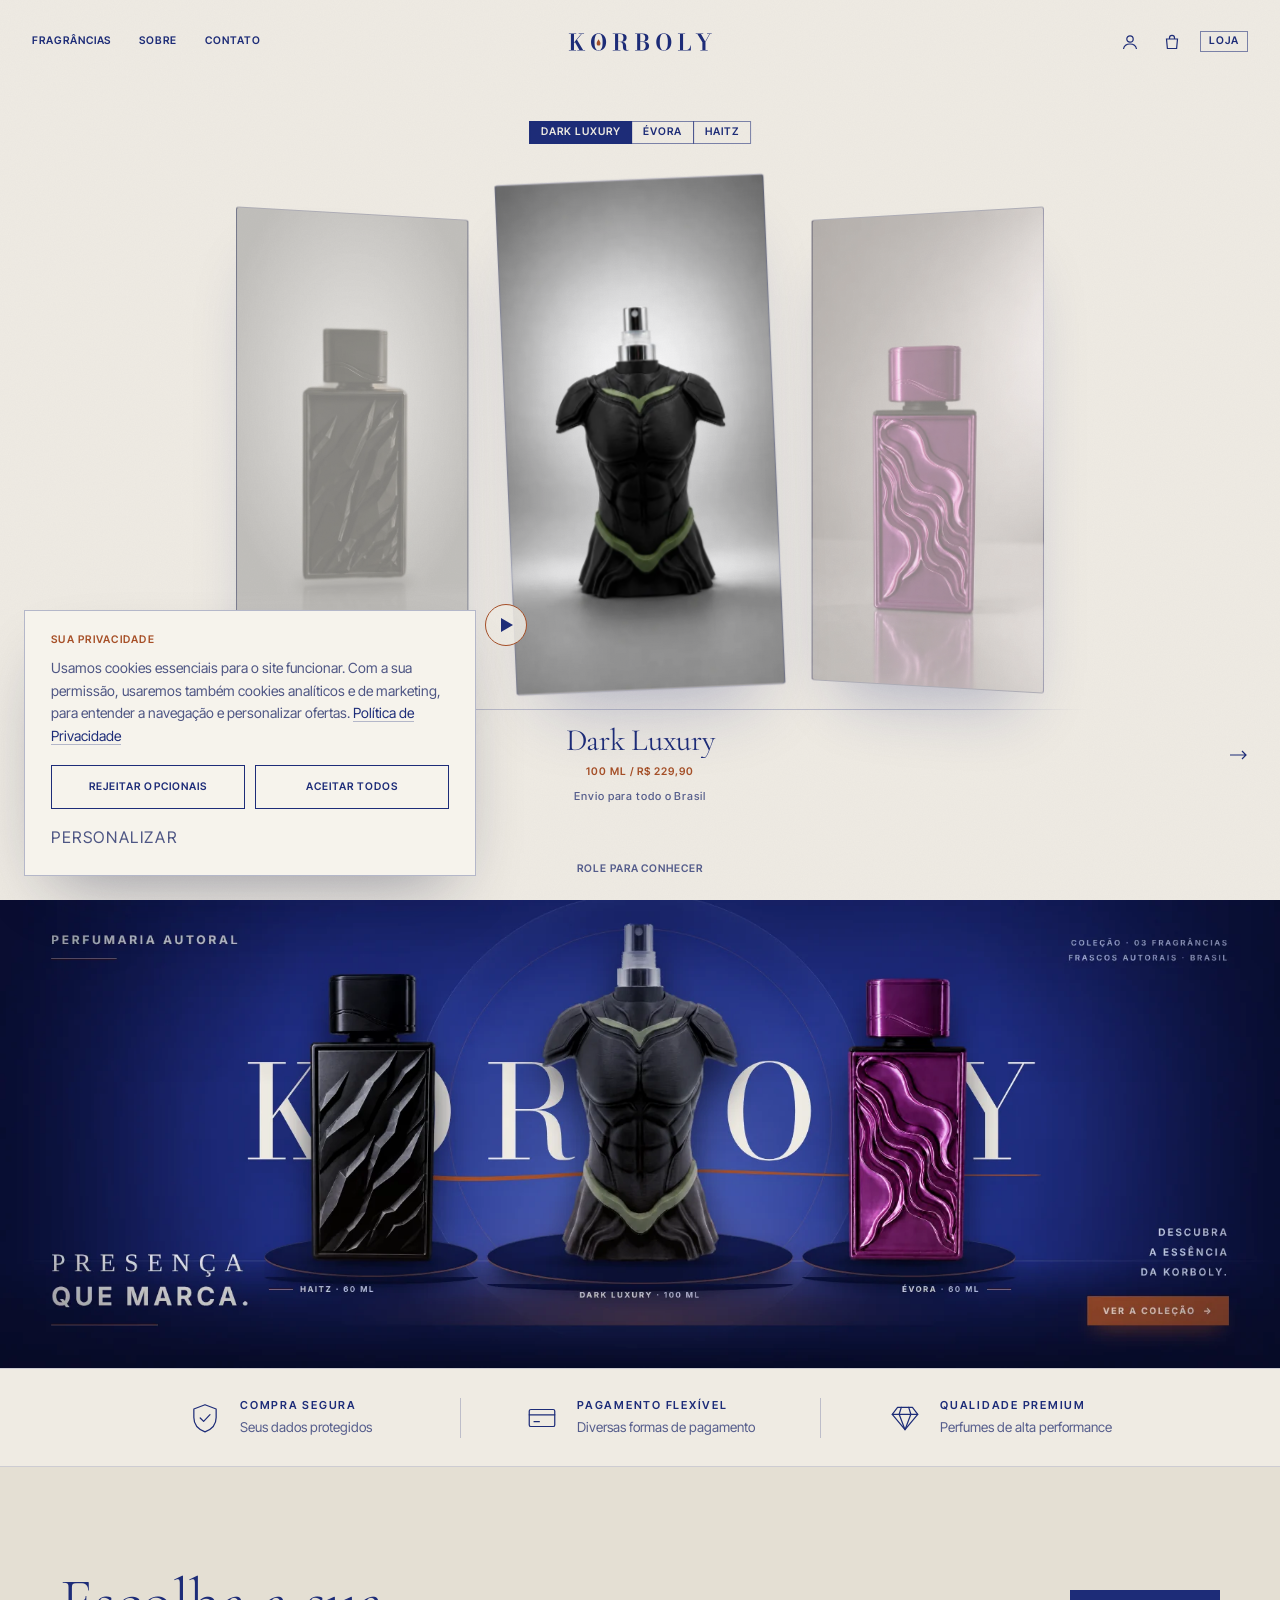
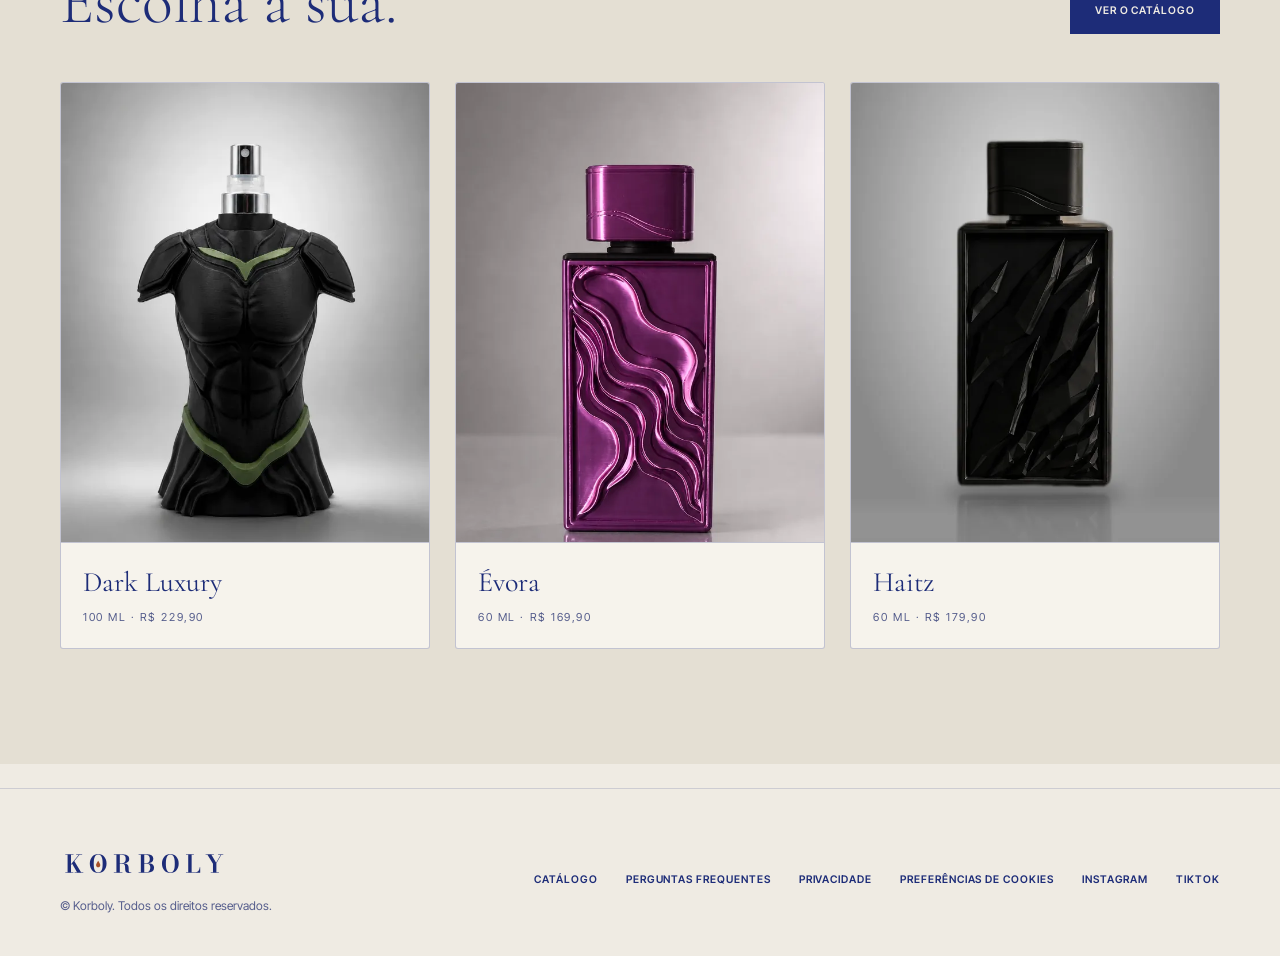
==== index.html @ 3f953827 "atualizacao" ====
<!doctype html>
<html lang="pt-BR">
<head>
<meta charset="utf-8">
<meta name="viewport" content="width=device-width,initial-scale=1,viewport-fit=cover">
<title>Korboly – Perfumaria contemporânea</title>
<meta name="description" content="Korboly: Dark Luxury, Évora e Haitz. Envio para todo o Brasil.">
<meta property="og:type" content="website">
<meta property="og:title" content="Korboly – Perfumaria contemporânea">
<meta property="og:description" content="Dark Luxury, Évora e Haitz. Envio para todo o Brasil.">
<meta property="og:image" content="https://legendadosbrazil-sketch.github.io/korboly.github/img/banner.webp">
<meta property="og:url" content="https://legendadosbrazil-sketch.github.io/korboly.github/">
<meta name="twitter:card" content="summary_large_image">
<link rel="preload" as="image" href="img/dark-luxury.webp">
<meta name="theme-color" content="#EFEBE3">
<link rel="icon" href="favicon.ico" sizes="48x48">
<link rel="icon" href="favicon.svg" type="image/svg+xml">
<link rel="apple-touch-icon" href="apple-touch-icon.png">
<link rel="manifest" href="site.webmanifest">

<link rel="stylesheet" href="https://fonts.googleapis.com/css2?family=Cormorant+Garamond:ital,wght@0,300;0,400;1,400&family=Inter+Tight:wght@500;600&display=swap">
<style>
:root{--paper:#EFEBE3;--sheet:#F6F3EC;--alt:#E4DFD3;--ink:#1D2C78;--muted:#555D8C;--accent:#A64F27;--rule:rgba(29,44,120,.55);--line:rgba(29,44,120,.16);--line2:rgba(29,44,120,.24);--ph:#DDD7C9;--ease:cubic-bezier(.2,.8,.2,1);--H:max(130px,min(62vh,38vw,calc(100svh - 300px)))}
*,*::before,*::after{box-sizing:border-box}
html,body{margin:0;background:var(--paper);color:var(--ink);font-family:"Inter Tight",system-ui,sans-serif;-webkit-font-smoothing:antialiased}
body{overflow-x:hidden;line-height:1.5}
.hero{user-select:none;-webkit-user-select:none}
a{color:inherit;text-decoration:none}
button{font:inherit;color:inherit;background:none;border:0;padding:0;cursor:pointer}
:focus-visible{outline:2px solid var(--accent);outline-offset:3px}

.lbl{font-weight:600;font-size:10.5px;line-height:1;letter-spacing:.09em;text-transform:uppercase}
.box{display:inline-flex;align-items:center;height:21px;padding:0 8px;border:1px solid var(--rule)}
.serif{font-family:"Cormorant Garamond",Georgia,serif;font-weight:400}
.fx{position:fixed}.ab{position:absolute}
/* grain */
.grain{position:fixed;inset:0;z-index:40;pointer-events:none;mix-blend-mode:multiply;opacity:.35;background-image:url("data:image/svg+xml;utf8,<svg xmlns='http://www.w3.org/2000/svg' width='220' height='220'><filter id='n'><feTurbulence type='fractalNoise' baseFrequency='.85' numOctaves='3' stitchTiles='stitch'/><feColorMatrix values='0 0 0 0 .2 0 0 0 0 .22 0 0 0 0 .4 0 0 0 .10 0'/></filter><rect width='100%' height='100%' filter='url(%23n)'/></svg>")}
.glow{position:absolute;inset:0;pointer-events:none;background:none}
/* top bar */
.top{top:0;left:0;right:0;height:84px;border-bottom:1px solid transparent;transition:background .3s,border-color .3s;padding:0 32px;display:grid;grid-template-columns:1fr auto 1fr;align-items:center;z-index:30}
.top.sc,.top.open{background:rgba(239,235,227,.94);border-color:var(--line)}
.tl{display:flex;gap:28px;align-items:center}.tn{display:flex;gap:28px}.tn a:hover{color:var(--accent)}.mb{display:none}
.top>:first-child{justify-self:start}.top>:last-child{justify-self:end}
.logo{display:flex;flex-direction:column;align-items:center;gap:5px;color:var(--ink)}
.logo img{display:block;width:152px;height:auto}
.flog{align-items:flex-start}.flog img{width:168px}
.dl .logo img{width:200px}
.logo b{font-family:"Cormorant Garamond",serif;font-weight:400;font-size:24px;letter-spacing:.34em;padding-left:.34em;line-height:1}
.logo i{font-style:normal;font-weight:600;font-size:8.5px;letter-spacing:.34em;padding-left:.34em;color:var(--muted)}
.acts{display:flex;align-items:center;gap:14px}.cart{position:relative}.cc{position:absolute;top:-3px;right:-6px;min-width:16px;height:16px;padding:0 4px;border-radius:8px;background:var(--accent);color:#fff;font:600 10px/16px "Inter Tight",sans-serif;text-align:center}.cc[hidden]{display:none}@media(max-width:480px){.acts>.box{display:none}.acts{gap:16px}}.acc{display:inline-grid;place-items:center;width:28px;height:28px;color:var(--ink);transition:color .2s}.acc:hover{color:var(--accent)}
/* tabs */
.tabs{left:50%;top:max(96px,calc(50% - var(--Hp)/2 - 86px));transform:translateX(-50%);display:flex;z-index:30}
.tabs .t{position:relative;z-index:1;height:23px;padding:0 11px;border:1px solid var(--rule);margin-left:-1px;white-space:nowrap;display:flex;align-items:center;transition:color .45s var(--ease)}
.tabs .t:first-of-type{margin-left:0}
.tabs .t.on{color:var(--paper)}
.ind{position:absolute;left:0;top:0;height:23px;background:var(--ink);z-index:0;transition:width .6s var(--ease),transform .6s var(--ease)}
/* shelf */
.shelf{left:0;right:0;top:calc(50% - var(--Hp)/2 - 40px);height:calc(var(--Hp) + 80px);perspective:2200px;perspective-origin:50% 50%;touch-action:pan-y;z-index:10}
.stage{position:absolute;left:50%;top:50%;width:0;height:0;transform-style:preserve-3d}
.tape{position:absolute;left:0;top:0;width:0;height:0;transform-style:preserve-3d;will-change:transform}
.pl{position:absolute;left:calc(var(--d)/-2);top:calc(var(--Hp)/-2);width:var(--d);height:var(--Hp);background:var(--ph) center/cover no-repeat;border:1px solid var(--line2);border-radius:3px;overflow:hidden;box-shadow:0 40px 70px -30px rgba(29,44,120,.3);display:flex;align-items:flex-end;padding:14px;color:var(--muted);font-size:11px;line-height:1.4;backface-visibility:hidden;-webkit-backface-visibility:hidden}
.pl::after{content:"";position:absolute;inset:0;background:var(--paper);opacity:var(--shade,0);pointer-events:none}
.flr{left:50%;top:calc(50% + var(--Hp)/2 + 16px);width:min(86vw,900px);height:1px;transform:translateX(-50%);background:linear-gradient(90deg,transparent,var(--line2) 20%,var(--line2) 80%,transparent);z-index:5;pointer-events:none}
/* play ring */
.play{width:42px;height:42px;border-radius:50%;border:1px solid var(--accent);background:rgba(239,235,227,.85);display:grid;place-items:center;z-index:35;transform:scale(0);margin:-21px 0 0 -21px}
.play::before{content:"";border-left:12px solid var(--ink);border-top:7px solid transparent;border-bottom:7px solid transparent;margin-left:3px}
/* caption */
.cap{left:50%;top:calc(50% + var(--Hp)/2 + 30px);transform:translateX(-50%);display:flex;flex-direction:column;align-items:center;gap:9px;pointer-events:none;z-index:20}
.ln{position:relative;overflow:hidden;width:min(92vw,760px);text-align:center}
.ln span{display:block;white-space:nowrap}
.ln span+span,.ln.sw span{position:absolute;left:0;right:0;top:0}
.c1{font-family:"Cormorant Garamond",serif;font-size:31px;line-height:1.12;letter-spacing:-.01em;height:35px}
.c2{height:12px;color:var(--accent)}
.c3{height:14px;font-weight:500;font-size:11px;letter-spacing:.08em;color:var(--muted)}
.arr{top:calc(50% + var(--Hp)/2 + 40px);width:44px;height:44px;display:grid;place-items:center;z-index:30}
.arr.l{left:20px}.arr.r{right:20px}
.foot{left:32px;right:32px;bottom:26px;display:flex;justify-content:space-between;z-index:30}
.foot a:hover{color:var(--accent)}
/* cursor */
.cur{position:fixed;left:0;top:0;width:58px;height:58px;margin:-29px 0 0 -29px;z-index:100;pointer-events:none;display:none}

.cur .ring{position:absolute;inset:0;border:1.5px solid var(--ink);border-radius:50%;transition:transform .5s var(--ease),background-color .4s var(--ease),border-color .4s var(--ease)}
.cur .dot{position:absolute;left:50%;top:50%;width:6px;height:6px;margin:-3px;border-radius:50%;background:var(--ink);transition:transform .4s var(--ease)}
.cur .tx{position:absolute;inset:0;display:grid;place-items:center;text-align:center;font-weight:600;font-size:10px;line-height:1.25;letter-spacing:.1em;color:var(--paper);transform:scale(0);transition:transform .45s var(--ease)}
.cur.spine .ring{transform:scale(.72)}
.cur.btn .ring{transform:scale(.55)}.cur.btn .dot{transform:scale(0)}
.cur.open .ring{transform:scale(1.75);background:var(--ink)}.cur.open .dot{transform:scale(0)}.cur.open .tx{transform:scale(1)}
/* detail */
.detail{position:fixed;inset:0;z-index:60;background:var(--sheet);visibility:hidden;display:grid;grid-template-columns:1fr 1fr;gap:4vw;padding:110px 6vw 56px 7vw;overflow:hidden}
.detail .cls{position:absolute;left:32px;top:31px;z-index:5}
.detail .dl{position:absolute;left:0;right:0;top:0;height:84px;display:flex;align-items:center;justify-content:center}
.dl{pointer-events:none}.dl .logo{pointer-events:none}
.dtx{align-self:center;max-width:520px;display:flex;flex-direction:column;gap:18px}
.m{overflow:hidden;padding-bottom:4px}.m>*{display:block;will-change:transform}
.d1{color:var(--accent)}
.d2{font-family:"Cormorant Garamond",serif;font-weight:300;font-size:clamp(44px,5.4vw,84px);line-height:1;letter-spacing:-.025em}
.d3{color:var(--muted)}
.d4{font-family:"Cormorant Garamond",serif;font-size:19px;line-height:1.5;max-width:42ch;color:var(--ink)}
.d5{font-family:"Cormorant Garamond",serif;font-style:italic;font-size:16px;color:var(--muted)}
.buy{display:inline-flex;align-items:center;height:44px;padding:0 20px;border:1px solid var(--ink);background:var(--ink);color:var(--paper);margin-top:10px;transition:background .25s,color .25s}
.buy:hover{background:var(--accent);border-color:var(--accent)}
.pst{align-self:center;justify-self:center;height:min(100%,78vh);aspect-ratio:474/900}
.pst svg{width:100%;height:100%;display:block}
@media(max-width:767px){
:root{--H:min(60vw,40svh)}
.top{height:64px;padding:0 16px}.logo img{width:116px}.logo i{font-size:7px}
.top .lbl{font-size:9px}
.tabs{top:max(74px,calc(50% - var(--Hp)/2 - 70px))}.tabs .t{padding:0 7px;font-size:9px}
.c1{font-size:24px;height:28px}
.arr.l{left:6px}.arr.r{right:6px}
.foot{left:16px;right:16px;bottom:18px}.foot .lbl{font-size:9px}
.detail{grid-template-columns:1fr;padding:84px 22px 40px;gap:24px;overflow-y:auto}
.detail .dl{height:64px}.detail .cls{left:16px;top:21px}
.pst{order:-1;height:46svh;width:auto}
.d2{font-size:42px}.d4{font-size:17px}
}

.hero{position:relative;height:100svh;min-height:520px;overflow:hidden}
@media(max-height:640px){.scue{display:none}}
.scue{left:50%;bottom:26px;transform:translateX(-50%);color:var(--muted);z-index:30}
.bar{border-top:1px solid var(--line);border-bottom:1px solid var(--line);padding:22px 0}
.w{max-width:1240px;margin:0 auto;padding:0 clamp(20px,4vw,40px)}
.bar .w{display:flex;justify-content:space-between;gap:12px 32px;flex-wrap:wrap}
.bar .lbl{color:var(--muted)}
.sec{padding:clamp(72px,10vw,128px) 0;border-top:1px solid var(--line)}
.k{font-size:11px;letter-spacing:.22em;text-transform:uppercase;color:var(--muted);margin:0 0 20px;font-weight:600}
.h2{font-family:"Cormorant Garamond",serif;font-weight:300;font-size:clamp(38px,5vw,64px);line-height:1.05;margin:0 0 56px}
.mu{color:var(--muted);font-size:15px;line-height:1.65;margin:0}
.fr{display:flex;gap:clamp(32px,7vw,110px);align-items:center;margin-bottom:clamp(72px,9vw,120px)}
.fr:last-child{margin-bottom:0}.fr:nth-child(even){flex-direction:row-reverse}
.fph{flex:0 0 min(42%,440px);aspect-ratio:474/700;background:var(--ph) center/cover no-repeat;border:1px solid var(--line2);border-radius:3px;display:flex;align-items:flex-end;padding:18px;color:var(--muted);font-size:12px}
.fi{flex:1}
.fi h3{font-family:"Cormorant Garamond",serif;font-weight:300;font-size:clamp(40px,5vw,68px);line-height:1;margin:0 0 14px}
.pr{font-size:20px;margin:0 0 24px}
.fi .mu{max-width:420px;margin-bottom:10px}
.cta{display:inline-flex;align-items:center;height:44px;padding:0 24px;border:1px solid var(--ink);background:var(--ink);color:var(--paper);margin-top:22px;transition:background .25s,color .25s}
.cta:hover{background:var(--accent);border-color:var(--accent)}
.cn{display:flex;gap:clamp(32px,6vw,96px);align-items:center;flex-wrap:wrap}
.cn>*{flex:1 1 380px}
.cph{height:clamp(340px,46vw,580px);background:var(--ph) center/cover no-repeat;border:1px solid var(--line2);border-radius:3px}
.q{font-family:"Cormorant Garamond",serif;font-weight:300;font-size:clamp(34px,4.2vw,54px);line-height:1.1;margin:0}
.g3{display:grid;grid-template-columns:repeat(auto-fit,minmax(230px,1fr));gap:48px}
.g3>div{border-top:1px solid var(--line2);padding-top:24px}
.g3 h3{font-family:"Cormorant Garamond",serif;font-weight:400;font-size:30px;margin:0 0 12px}
.g3 .n{font-size:11px;letter-spacing:.2em;color:var(--muted);margin:0 0 12px;font-weight:600}
.tw{overflow-x:auto;margin-top:72px}
table{width:100%;border-collapse:collapse;min-width:480px;font-size:15px}
caption{text-align:left;padding-bottom:16px}
th,td{text-align:left;padding:18px 12px 18px 0;border-top:1px solid var(--line2)}
th{font-weight:600;color:var(--muted);font-size:11px;letter-spacing:.18em;text-transform:uppercase}
details{border-top:1px solid var(--line2)}details:last-child{border-bottom:1px solid var(--line2)}
summary{list-style:none;cursor:pointer;display:flex;justify-content:space-between;gap:24px;padding:24px 0;font-size:17px}
summary::-webkit-details-marker{display:none}
summary::after{content:"+";color:var(--muted);font-size:22px;line-height:1;transition:transform .3s}
details[open] summary::after{transform:rotate(45deg)}
details .mu{padding:0 0 24px;max-width:620px}
details .mu a,.ul{border-bottom:1px solid var(--muted)}
.fin{text-align:center;padding:clamp(96px,14vw,176px) 0}
.fin h2{font-family:"Cormorant Garamond",serif;font-weight:300;font-size:clamp(48px,7vw,92px);line-height:1;margin:0 0 48px}
.pgf{border-top:1px solid var(--line);padding:56px 0 40px}
.pgf .w{display:flex;justify-content:space-between;gap:32px;flex-wrap:wrap;align-items:center}
.fl{display:flex;gap:14px 28px;flex-wrap:wrap;align-items:center}.fl a:hover,.fl button:hover{color:var(--accent)}.fl button{font:inherit;letter-spacing:inherit;text-transform:inherit;color:inherit;background:none;border:0;padding:0;cursor:pointer}
.js .rv{opacity:0;transform:translateY(30px);transition:opacity 1s var(--ease),transform 1.1s var(--ease)}
.js .rv.in{opacity:1;transform:none}
@media(max-width:767px){
.tn{display:none}.mb{display:inline-flex;cursor:pointer}
.top.open .tn{display:flex;position:absolute;top:100%;left:0;right:0;flex-direction:column;gap:0;background:var(--paper);padding:8px 16px 20px;border-bottom:1px solid var(--line)}
.top.open .tn a{padding:16px 0;border-bottom:1px solid var(--line)}
.top .tl .lbl{font-size:9px}
.top>:last-child{display:flex}.top .lbl.rt{display:none}
.fr,.fr:nth-child(even){flex-direction:column;align-items:stretch}.fph{flex:none;width:100%;aspect-ratio:474/620}
.scue{bottom:14px}
}
@media(prefers-reduced-motion:reduce){.js .rv{opacity:1;transform:none;transition:none}}
.pb{padding:0}.pbl{display:block}.pbl img{display:block;width:100%;height:auto}
.bf{background:var(--paper);border-top:1px solid var(--line);border-bottom:1px solid var(--line)}
.bfl{list-style:none;margin:0 auto;padding:0;display:grid;grid-template-columns:repeat(3,1fr);max-width:1080px}
.bfi{display:flex;align-items:center;justify-content:center;gap:18px;padding:30px clamp(12px,2.5vw,32px);position:relative}
.bfi+.bfi::before{content:"";position:absolute;left:0;top:50%;height:40px;margin-top:-20px;width:1px;background:var(--line2)}
.bfc{flex:none;width:34px;height:34px;fill:none;stroke:var(--ink);stroke-width:1.15;stroke-linecap:round;stroke-linejoin:round;transition:stroke .4s,transform .6s var(--ease)}
.bfi:hover .bfc{stroke:var(--accent);transform:translateY(-2px)}
.bfi strong{display:block;font:600 11px/1.2 "Inter Tight",system-ui,sans-serif;letter-spacing:.16em;text-transform:uppercase;color:var(--ink)}
.bfi span{display:block;margin-top:6px;font-size:13.5px;line-height:1.35;color:var(--muted)}
@media(max-width:860px){.bfi{flex-direction:column;text-align:center;gap:12px;padding:26px 10px}.bfi strong{font-size:10px;letter-spacing:.12em}.bfi span{font-size:12.5px}.bfc{width:30px;height:30px}}
@media(max-width:520px){.bfl{grid-template-columns:1fr}.bfi{flex-direction:row;justify-content:flex-start;text-align:left;gap:16px;padding:18px 4px}.bfi+.bfi::before{left:0;right:0;top:0;width:auto;height:1px;margin:0}.bfi strong{font-size:10.5px}}
.pr{padding:clamp(56px,8vw,104px) 0 clamp(64px,9vw,120px);background:var(--alt)}
.prh{display:flex;justify-content:space-between;align-items:flex-end;gap:20px 32px;flex-wrap:wrap;margin-bottom:clamp(28px,4vw,48px)}
.prh h2{font-family:"Cormorant Garamond",serif;font-weight:300;font-size:clamp(40px,5vw,68px);line-height:1;margin:0}
.prg{display:grid;grid-template-columns:repeat(3,1fr);gap:clamp(12px,2vw,28px)}
.pc{display:block;border:1px solid var(--line2);border-radius:3px;overflow:hidden;background:var(--sheet);transition:border-color .5s,transform .6s cubic-bezier(.2,.7,.2,1)}
.pc:hover{border-color:var(--accent);transform:translateY(-4px)}
.pci{aspect-ratio:4/5;overflow:hidden}
.pci img{width:100%;height:100%;object-fit:cover;object-position:50% 52%;display:block;transition:transform 1.2s cubic-bezier(.2,.7,.2,1)}
.pc:hover .pci img{transform:scale(1.04)}
.pct{padding:18px 22px 22px;display:flex;flex-direction:column;gap:6px;border-top:1px solid var(--line2)}
.pct h3{font-family:"Cormorant Garamond",serif;font-weight:400;font-size:28px;margin:0}
.pct p{margin:0;font-size:11px;letter-spacing:.14em;color:var(--muted)}
@media(max-width:767px){.pr{padding:44px 0 56px}.prh{margin-bottom:22px}.prh h2{font-size:36px}.prh .cta{padding:10px 16px;font-size:10px}
.prg{grid-template-columns:1fr;gap:12px}
.pc{display:grid;grid-template-columns:104px 1fr;align-items:stretch}.pc:hover{transform:none}
.pci{aspect-ratio:auto;height:128px}.pci img{object-position:50% 50%}
.pct{border-top:0;border-left:1px solid var(--line2);padding:0 18px;justify-content:center}.pct h3{font-size:24px}}
.g2{display:grid;grid-template-columns:1fr 1fr;gap:clamp(20px,3vw,40px)}
.ic{border:1px solid var(--line2);border-radius:3px;padding:clamp(28px,4vw,48px);background:var(--sheet);min-height:240px;display:flex;flex-direction:column;justify-content:flex-end}
.ic h3{font-family:"Cormorant Garamond",serif;font-weight:300;font-size:clamp(30px,3.4vw,44px);line-height:1.1;margin:0 0 14px}
.bn{position:relative;min-height:clamp(320px,44vw,480px);display:flex;align-items:center;border-top:1px solid var(--line);overflow:hidden}
.bnp{position:absolute;right:0;top:0;bottom:0;width:min(46%,520px);background:var(--ph) center 18%/cover no-repeat;-webkit-mask-image:linear-gradient(90deg,transparent,#000 40%);mask-image:linear-gradient(90deg,transparent,#000 40%)}
.bnt{position:relative;z-index:1;width:100%}
.bnt h2{font-family:"Cormorant Garamond",serif;font-weight:300;font-size:clamp(44px,6vw,84px);line-height:1;margin:0 0 36px}
@media(max-width:767px){.g2{grid-template-columns:1fr}.bnp{width:70%;opacity:.55}}
</style>
<link rel="stylesheet" href="css/site.css?v=20261117e">
</head>
<body data-welcome>
<section class="hero" id="hero"><div class="glow"></div>
<header class="fx top" id="top">
<div class="tl"><button class="box lbl mb" id="mb" type="button" aria-expanded="false" aria-controls="tn">Menu</button>
<nav class="tn lbl" id="tn" aria-label="Principal"><a href="#hero">Fragrâncias</a><a href="#mais">Sobre</a><a href="#contato">Contato</a></nav></div>
<a class="logo" href="#hero" aria-label="Korboly"><img src="img/logo.svg" alt="Korboly" width="715" height="160"></a>
<div class="acts"><a class="acc" href="conta.html" aria-label="Minha conta" title="Minha conta"><svg width="18" height="18" viewBox="0 0 18 18" fill="none" stroke="currentColor" stroke-width="1.2"><circle cx="9" cy="6" r="3.2"/><path d="M2.500 16c.6-3.300 3.300-5 6.500-5s5.900 1.700 6.500 5"/></svg></a><a class="acc cart" href="checkout.html" data-cart-link aria-label="Carrinho" title="Carrinho"><svg width="18" height="18" viewBox="0 0 18 18" fill="none" stroke="currentColor" stroke-width="1.2"><path d="M3.5 6h11l-.9 9.5H4.4z"/><path d="M6.5 6V4.8a2.500 2.500 0 015 0V6"/></svg><span class="cc" data-cart-count hidden></span></a><a class="box lbl" href="#mais">Loja</a></div>
</header>
<nav class="ab tabs" id="tabs" aria-label="Fragrâncias"><span class="ind" id="ind"></span></nav>
<div class="ab flr"></div>
<section class="ab shelf" id="shelf" aria-label="Fragrâncias"><div class="stage" id="stage"></div></section>
<button class="ab play" id="play" aria-label="Abrir fragrância"></button>
<div class="ab cap" id="cap" aria-live="polite"><div class="ln c1" id="c1"></div><div class="ln c2 lbl" id="c2"></div><div class="ln c3" id="c3"></div></div>
<button class="ab arr l" id="pv" aria-label="Fragrância anterior"><svg width="18" height="10" viewBox="0 0 18 10" fill="none" stroke="currentColor" stroke-width="1.2"><path d="M5 1L1 5L5 9M1 5H17"/></svg></button>
<button class="ab arr r" id="nx" aria-label="Próxima fragrância"><svg width="18" height="10" viewBox="0 0 18 10" fill="none" stroke="currentColor" stroke-width="1.2"><path d="M13 1L17 5L13 9M17 5H1"/></svg></button>
<a class="ab scue lbl" href="#mais">Role para conhecer</a>
</section>

<main id="mais">
<section class="pb"><a class="pbl rv" href="#mais" aria-label="Ver a coleção Korboly"><img src="img/banner.webp" width="1800" height="658" alt="Korboly: Dark Luxury, Évora e Haitz" loading="lazy" decoding="async"></a></section>
<section class="bf" aria-label="Por que comprar na Korboly"><div class="w"><ul class="bfl">
<li class="bfi rv"><svg class="bfc" viewBox="0 0 32 32" aria-hidden="true"><path d="M16 3.5 26.5 7.5v8c0 6.6-4.4 11.3-10.5 13.5C9.9 26.8 5.5 22.1 5.5 15.5v-8z"/><path d="m11.5 16 3.2 3.2 6-6.4"/></svg><div><strong>Compra segura</strong><span>Seus dados protegidos</span></div></li>
<li class="bfi rv" style="transition-delay:.08s"><svg class="bfc" viewBox="0 0 32 32" aria-hidden="true"><rect x="4" y="8" width="24" height="16" rx="1.5"/><path d="M4 13h24"/><path d="M8.5 19.5h5"/></svg><div><strong>Pagamento flexível</strong><span>Diversas formas de pagamento</span></div></li>
<li class="bfi rv" style="transition-delay:.16s"><svg class="bfc" viewBox="0 0 32 32" aria-hidden="true"><path d="M9 6h14l5 6.5L16 27 4 12.5z"/><path d="M4 12.5h24"/><path d="M12.5 6 10.5 12.5 16 27l5.5-14.5L19.5 6"/></svg><div><strong>Qualidade premium</strong><span>Perfumes de alta performance</span></div></li>
</ul></div></section>
<section class="pr"><div class="w"><div class="prh"><h2 class="rv">Escolha a sua.</h2><a class="cta lbl rv" href="#mais" style="margin:0">Ver o catálogo</a></div><div class="prg"><a class="pc rv" style="transition-delay:0.0s" href="#hero" data-film="0" data-slug="dark-luxury"><div class="pci"><img src="img/dark-luxury.webp" alt="Frasco Dark Luxury" width="640" height="1137" loading="lazy" decoding="async"></div><div class="pct"><h3>Dark Luxury</h3><p>100 ML · R$ 229,90</p></div></a><a class="pc rv" style="transition-delay:0.1s" href="#hero" data-film="1" data-slug="evora"><div class="pci"><img src="img/evora.webp" alt="Frasco Évora" width="640" height="1137" loading="lazy" decoding="async"></div><div class="pct"><h3>Évora</h3><p>60 ML · R$ 169,90</p></div></a><a class="pc rv" style="transition-delay:0.2s" href="#hero" data-film="2" data-slug="haitz"><div class="pci"><img src="img/haitz.webp" alt="Frasco Haitz" width="640" height="1137" loading="lazy" decoding="async"></div><div class="pct"><h3>Haitz</h3><p>60 ML · R$ 179,90</p></div></a></div></div></section>
</main>
<footer class="pgf" id="contato"><div class="w">
<div><div class="logo flog"><img src="img/logo.svg" alt="Korboly" width="715" height="160"></div><p class="mu" style="font-size:12px;margin-top:14px">© Korboly. Todos os direitos reservados.</p></div>
<div class="fl lbl"><a href="#mais">Catálogo</a><a href="faq.html">Perguntas frequentes</a><a href="privacidade.html">Privacidade</a><button type="button" class="lbl" data-cookie-prefs>Preferências de cookies</button><a href="https://instagram.com/korboly" rel="noopener">Instagram</a><a href="https://www.tiktok.com/@korboly.perfumaria" rel="noopener">TikTok</a></div>
</div></footer>
<div class="grain"></div>
<div class="detail" id="detail" role="dialog" aria-modal="true" aria-label="Detalhes da fragrância">
<button class="box lbl cls" id="cls">Fechar</button>
<div class="dl"><div class="logo"><img src="img/logo-linha.svg" alt="Korboly" width="692" height="160"></div></div>
<div class="dtx">
<div class="m"><span class="lbl d1" id="d1"></span></div>
<div class="m"><span class="d2" id="d2"></span></div>
<div class="m"><span class="lbl d3" id="d3"></span></div>
<div class="m"><span class="d4" id="d4"></span></div>

<div class="m"><a class="buy lbl" id="d6" href="#">Comprar</a></div>
<div class="oos" id="oos" hidden>
<p class="oos-h"><span class="kb-out-tag">Esgotado</span><span>Este perfume está temporariamente indisponível.</span></p>
<button type="button" class="buy lbl oos-b" id="oos-b" aria-expanded="false" aria-controls="oos-f">Me avise quando voltar</button>
<form class="oos-f" id="oos-f" hidden novalidate>
<label for="oos-e" class="lbl">Seu e-mail</label>
<div class="frt-row"><input id="oos-e" type="email" autocomplete="email" inputmode="email" maxlength="254" placeholder="voce@email.com" required aria-describedby="oos-n oos-m"><button type="submit" class="lbl">Avisar-me</button></div>
<input type="text" name="empresa" id="oos-hp" tabindex="-1" autocomplete="off" aria-hidden="true" class="oos-hp">
<p class="oos-n" id="oos-n">Usaremos seu e-mail só para enviar um único aviso quando este perfume voltar ao estoque. Nada de ofertas por esse cadastro. Veja a <a href="privacidade.html">Política de Privacidade</a>.</p>
</form>
<p class="oos-m" id="oos-m" role="status" aria-live="polite"></p>
</div>
<div class="frt" id="frt" hidden>
<form novalidate><label for="frt-cep" class="lbl">Calcular frete</label>
<div class="frt-row"><input id="frt-cep" type="text" inputmode="numeric" autocomplete="postal-code" placeholder="00000-000" maxlength="9" aria-describedby="frt-msg"><button type="submit" class="lbl">Calcular</button></div>
<a class="frt-nao" href="https://buscacepinter.correios.com.br/app/endereco/index.php" target="_blank" rel="noopener">Não sei meu CEP</a>
</form>
<p id="frt-msg" role="status" aria-live="polite"></p>
<ul id="frt-res"></ul>
</div>
</div>
<div class="pst" aria-hidden="true">
<svg viewBox="0 0 474 900" preserveAspectRatio="xMidYMid meet">
<defs>
<clipPath id="pc"><rect width="474" height="900"/></clipPath>
<filter id="ink" x="-50%" y="-50%" width="200%" height="200%"><feTurbulence type="fractalNoise" baseFrequency=".011" numOctaves="3" seed="7" result="n"/><feDisplacementMap in="SourceGraphic" in2="n" scale="120" xChannelSelector="R" yChannelSelector="G"/></filter>
<mask id="pm" maskUnits="userSpaceOnUse" x="-200" y="-200" width="874" height="1300"><g filter="url(#ink)" fill="#fff" id="blobs"></g></mask>
</defs>
<g mask="url(#pm)"><g clip-path="url(#pc)"><rect width="474" height="900" fill="#DDD7C9"/><image id="pimg" width="474" height="900" preserveAspectRatio="xMidYMid slice"/><text id="pph" x="237" y="450" text-anchor="middle" fill="#555D8C" font-size="16" font-family="Inter Tight,sans-serif"></text></g></g>
</svg>
</div>
</div>
<div class="cur" id="cur"><div class="ring"></div><div class="dot"></div><div class="tx">ABRIR</div></div>
<script>document.documentElement.className+=' js'</script>
<script>
(function(){
var IMG="img/dark-luxury.webp";var IMG_E="img/evora.webp";var IMG_H="img/haitz.webp";
var FILMS=[
{id:'dark',slug:'dark-luxury',name:'Dark Luxury',vol:'100 ML',price:'R$ 229,90',url:'#contato',photo:IMG},
{id:'evora',slug:'evora',name:'Évora',vol:'60 ML',price:'R$ 169,90',url:'#contato',photo:IMG_E},
{id:'haitz',slug:'haitz',name:'Haitz',vol:'60 ML',price:'R$ 179,90',url:'#contato',photo:IMG_H}
];
var DESC='[Descrição sensorial curta]';
var N=FILMS.length,COPIES=1,M=N*COPIES;
var RM=matchMedia('(prefers-reduced-motion:reduce)').matches;
var $=function(i){return document.getElementById(i)};
var hero=$('hero'),stage=$('stage'),shelf=$('shelf'),cur=$('cur'),play=$('play'),detail=$('detail'),ind=$('ind');
var W=innerWidth,Hh=innerHeight,H=300,ws,d,gap;
function ss(x){return x*x*(3-2*x)}
function B(r){return Math.abs(r)<1?(r+Math.sin(Math.PI*r)/Math.PI)/2:(r>0?.5:-.5)}
function measure(){
var p=document.createElement('div');p.style.cssText='position:absolute;visibility:hidden;height:var(--H);width:1px';document.body.appendChild(p);
H=p.getBoundingClientRect().height;p.remove();
ws=H*142/840;d=H*474/900;gap=H*.03;W=innerWidth;Hh=innerHeight;
var r=document.documentElement.style;
r.setProperty('--Hp',H+'px');
stage.style.setProperty('--ws',ws+'px');stage.style.setProperty('--d',d+'px');stage.style.setProperty('--Hp',H+'px');
document.querySelectorAll('.tabs,.shelf').forEach(function(e){e.style.setProperty('--Hp',H+'px')});
['cap','pv','nx'].forEach(function(i){$(i).style.setProperty('--Hp',H+'px')});
placeInd();
}
/* tabs */
var tabEls=FILMS.map(function(f,i){var b=document.createElement('button');b.className='t lbl';b.type='button';b.textContent=f.name;b.addEventListener('click',function(){goTo(i)});$('tabs').appendChild(b);return b});
function placeInd(){var t=tabEls[active];if(!t)return;ind.style.width=t.offsetWidth+'px';ind.style.transform='translateX('+t.offsetLeft+'px)'}
/* plates */
var tapes=[];
for(var v=0;v<M;v++){
var f=FILMS[v%N];
var el=document.createElement('div');el.className='tape';
var cv=document.createElement('div');cv.className='pl';cv.setAttribute('data-slug',f.slug);
if(f.photo){cv.style.backgroundImage='url('+f.photo+')';cv.setAttribute('role','img');cv.setAttribute('aria-label',f.name)}else{cv.textContent='[Foto real do frasco: '+f.name+']'}
el.appendChild(cv);stage.appendChild(el);
tapes.push({el:el,cv:cv,v:v,film:v%N,lift:0,liftT:0,r:0});
(function(t){
el.addEventListener('pointerenter',function(){hover=t.v});
el.addEventListener('pointerleave',function(){if(hover===t.v)hover=-1});
el.addEventListener('click',function(){
if(wasDrag)return;
if(Math.abs(t.r)<.5){openDetail()}else{T=Math.round(T+t.r)}
});
})(tapes[v]);
}
/* state */
var s=N*2,T=s,hover=-1,active=0,mx=W/2,my=Hh/2,cx=mx,cy=my,tiltX=0,tiltY=0,onCover=false,isOpen=false,dragging=false,wasDrag=false,wheelTimer=0;
/* caption */
function swap(line,text,dir){
if(RM){line.innerHTML='';var s0=document.createElement('span');s0.textContent=text;line.appendChild(s0);return}
var n=document.createElement('span');n.textContent=text;
var olds=[].slice.call(line.children);
line.appendChild(n);
line.classList.add('sw');
var o={duration:650,easing:'cubic-bezier(.2,.8,.2,1)',fill:'both'};
n.animate([{transform:'translateY('+(dir*105)+'%)'},{transform:'translateY(0)'}],o);
olds.forEach(function(x){
if(x._leaving)return;x._leaving=1;
var cs=getComputedStyle(x).transform;
var a=x.animate([{transform:cs==='none'?'translateY(0)':cs},{transform:'translateY('+(-dir*105)+'%)'}],o);
a.onfinish=function(){x.remove()};
});
}
function setActive(i,dir){
active=i;var f=FILMS[i];
swap($('c1'),f.name,dir);swap($('c2'),f.vol+' / '+f.price,dir);swap($('c3'),window.KBSHIP||'Envio para todo o Brasil',dir);
tabEls.forEach(function(t,k){t.classList.toggle('on',k===i)});placeInd();
}
function goTo(i){
var cur0=((Math.round(T)%N)+N)%N,df=((i-cur0)%N+N)%N;if(df>N/2)df-=N;T=Math.round(T)+df;
}
shelf.addEventListener('click',function(e){
if(wasDrag||isOpen)return;
var r=coverRect();
if(e.clientX>=r.left&&e.clientX<=r.right&&e.clientY>=r.top&&e.clientY<=r.bottom&&Math.abs(T-s)<.3)openDetail();
});
/* input */
$('pv').addEventListener('click',function(){T=Math.round(T)-1});
$('nx').addEventListener('click',function(){T=Math.round(T)+1});
play.addEventListener('click',openDetail);
[].slice.call(document.querySelectorAll('.pc[data-film]')).forEach(function(a){
a.addEventListener('click',function(e){
e.preventDefault();
var i=+a.getAttribute('data-film');
hero.scrollIntoView({behavior:'smooth',block:'start'});
T=i;
setTimeout(function(){T=i;openDetail()},RM?0:620);
});
});
addEventListener('keydown',function(e){
if(e.key==='Escape'&&isOpen){closeDetail();return}
if(isOpen)return;
if(hero.getBoundingClientRect().bottom<Hh*.5)return;
if(e.key==='ArrowLeft')T=Math.round(T)-1;
else if(e.key==='ArrowRight')T=Math.round(T)+1;
else if(e.key==='Enter'&&document.activeElement===document.body)openDetail();
});
addEventListener('wheel',function(e){
if(isOpen||Math.abs(e.deltaX)<=Math.abs(e.deltaY))return;
var dl=e.deltaX;
T+=dl/(ws+gap)*.5;clearTimeout(wheelTimer);wheelTimer=setTimeout(function(){T=Math.round(T)},160);
},{passive:true});
var sx0=0,T0=0,down=false;
shelf.addEventListener('pointerdown',function(e){down=true;wasDrag=false;sx0=e.clientX;T0=T});
addEventListener('pointermove',function(e){
mx=e.clientX;my=e.clientY;
if(down){var dx=e.clientX-sx0;if(!dragging&&Math.abs(dx)>5){dragging=true;wasDrag=true}if(dragging)T=T0-dx/(ws+gap)}
});
addEventListener('pointerup',function(){if(dragging){T=Math.round(T)}down=false;dragging=false;setTimeout(function(){wasDrag=false},0)});
addEventListener('pointercancel',function(){down=false;dragging=false});
addEventListener('resize',measure);
document.addEventListener('pointerover',function(e){
var b=e.target.closest&&e.target.closest('button,a');
cur.classList.toggle('btn',!!b&&!b.closest('#shelf'));
});
/* frame */
var last=performance.now();
function frame(t){
var dt=Math.min(.05,(t-last)/1000);last=t;
var hr=hero.getBoundingClientRect();
if(hr.bottom<-150||hr.top>Hh+150){requestAnimationFrame(frame);return}
var k=RM?1:(dragging?18:5.2);
s+=(T-s)*(1-Math.exp(-k*dt));if(Math.abs(T-s)<1e-4)s=T;
if(Math.abs(s)>M*4){var sh=Math.round(s/M)*M;s-=sh;T-=sh}
var idx=((Math.round(s)%N)+N)%N;
if(idx!==active){var dr=T-s>=0?1:-1;if(T===s)dr=1;setActive(idx,dr)}
onCover=!isOpen&&Math.abs(mx-W/2)<.55*d&&Math.abs(my-(hr.top+hr.height/2))<.55*H&&Math.abs(T-s)<.3;
var tkx=1-Math.exp(-7*dt);if(RM)tkx=1;
var tyT=onCover?(mx-W/2)/(.55*d)*9:(mx-W/2)/W*5,txT=onCover?-(my-(hr.top+hr.height/2))/(H/2)*6:0;
tiltY+=(tyT-tiltY)*tkx;tiltX+=(txT-tiltX)*tkx;
var lk=RM?1:1-Math.exp(-12*dt);
for(var i=0;i<M;i++){
var tp=tapes[i];
var r=(((tp.v-s)%M)+M)%M;if(r>M/2)r-=M;
tp.r=r;
tp.liftT=(hover===tp.v&&Math.abs(r)>.5&&!isOpen)?1:0;
tp.lift+=(tp.liftT-tp.lift)*lk;
var o=ss(Math.max(0,1-Math.abs(r)));
var rc=Math.max(-1.2,Math.min(1.2,r));
var x=r*d*1.14;
var ry=-rc*30*(1-o)+tiltY*o,rx=tiltX*o,rz=-2.5*o;
var tz=o*.22*H-(1-o)*.12*H,ty=-o*.03*H-tp.lift*.03*H;
tp.el.style.transform='translate3d('+x.toFixed(2)+'px,'+ty.toFixed(2)+'px,'+tz.toFixed(2)+'px) rotateZ('+rz.toFixed(3)+'deg) rotateX('+rx.toFixed(3)+'deg) rotateY('+ry.toFixed(3)+'deg)';
tp.el.style.zIndex=Math.round(100-Math.abs(r)*4);
tp.cv.style.setProperty('--shade',((1-o)*.55).toFixed(3));
}
var ps=isOpen?0:ss(Math.max(0,1-Math.abs(T-s)*3));
play.style.transform='scale('+ps.toFixed(3)+')';
play.style.left=(W/2-.5*d-6)+'px';play.style.top=(hr.height/2+.36*H)+'px';
var ck=1-Math.exp(-16*dt);cx+=(mx-cx)*ck;cy+=(my-cy)*ck;
cur.style.transform='translate3d('+cx.toFixed(1)+'px,'+cy.toFixed(1)+'px,0)';
var ov=false;if(!isOpen&&hover>=0){var h=tapes[hover];ov=Math.abs(h.r)>.5}
cur.classList.toggle('spine',ov&&!onCover);
cur.classList.toggle('open',onCover);
requestAnimationFrame(frame);
}
/* detail */
var blobs=[[150,330,0],[340,600,120],[250,120,220],[90,760,300],[400,250,360],[260,860,420],[230,470,180]];
var bg=$('blobs'),circles=blobs.map(function(b){var c=document.createElementNS('http://www.w3.org/2000/svg','circle');c.setAttribute('cx',b[0]);c.setAttribute('cy',b[1]);c.setAttribute('r',0);bg.appendChild(c);return c});
var masks=[].slice.call(detail.querySelectorAll('.m>*'));
var detAnim=null,inkRaf=0;
function coverRect(){var t=tapes.filter(function(x){return Math.abs(x.r)<.5})[0]||tapes[0];return t.cv.getBoundingClientRect()}
function inset(r){return 'inset('+r.top+'px '+(innerWidth-r.right)+'px '+(innerHeight-r.bottom)+'px '+r.left+'px round 3px)'}
function openDetail(){
if(isOpen)return;isOpen=true;T=Math.round(T);document.body.style.overflow='hidden';
var f=FILMS[active];
$('d1').textContent=f.vol+' / Korboly';$('d2').textContent=f.name;$('d3').textContent=f.vol+' / '+f.price;$('d4').textContent=DESC;$('d6').textContent='Comprar';$('d6').href='checkout.html';$('d6').setAttribute('data-slug',f.slug);if($('frt'))$('frt').setAttribute('data-slug',f.slug);
var im=$('pimg'),ph=$('pph');
if(f.photo){im.setAttribute('href',f.photo);im.style.display='';ph.textContent=''}else{im.removeAttribute('href');im.style.display='none';ph.textContent='[Foto real do frasco: '+f.name+']'}
circles.forEach(function(c){c.setAttribute('r',0)});
var r=coverRect(),cxp=r.left+r.width/2,cyp=r.top+r.height/2;
detail.style.visibility='visible';detail.style.transformOrigin=cxp+'px '+cyp+'px';
var D=RM?1:1050,E='cubic-bezier(.76,0,.18,1)';
if(detAnim)detAnim.cancel();
detAnim=detail.animate([{clipPath:inset(r),transform:'rotate(-2.5deg)'},{clipPath:'inset(0px 0px 0px 0px round 0px)',transform:'rotate(0deg)'}],{duration:D,easing:E,fill:'both'});
masks.forEach(function(m,i){m.getAnimations().forEach(function(a){a.cancel()});m.animate([{transform:'translateY(110%)'},{transform:'translateY(0)'}],{duration:RM?1:900,delay:RM?0:620+i*75,easing:'cubic-bezier(.2,.8,.2,1)',fill:'both'})});
var t0=performance.now()+(RM?-5000:520);cancelAnimationFrame(inkRaf);
(function ink(now){
var el=now-t0,done=true;
circles.forEach(function(c,i){var p=Math.min(1,Math.max(0,(el-blobs[i][2])/1250));if(p<1)done=false;c.setAttribute('r',(720*(1-Math.pow(1-p,3))).toFixed(1))});
if(!done&&el<2400+blobs[6][2])inkRaf=requestAnimationFrame(ink);
})(performance.now());
}
function closeDetail(){
if(!isOpen)return;
var r=coverRect(),cxp=r.left+r.width/2,cyp=r.top+r.height/2;
detail.style.transformOrigin=cxp+'px '+cyp+'px';
if(detAnim)detAnim.cancel();
var a=detail.animate([{clipPath:'inset(0px 0px 0px 0px round 0px)',transform:'rotate(0deg)'},{clipPath:inset(r),transform:'rotate(-2.5deg)'}],{duration:RM?1:850,easing:'cubic-bezier(.76,0,.18,1)',fill:'both'});
detAnim=a;isOpen=false;
a.onfinish=function(){document.body.style.overflow='';detail.style.visibility='hidden';a.cancel();detAnim=null;cancelAnimationFrame(inkRaf)};
}
$('cls').addEventListener('click',closeDetail);
/* page */
document.querySelectorAll('[data-img]').forEach(function(e){e.style.backgroundImage='url('+IMG+')';if(e.hasAttribute('data-crop')){e.style.backgroundSize='230%';e.style.backgroundPosition='50% 40%'}});
var topEl=$('top'),mbEl=$('mb');
function sc(){topEl.classList.toggle('sc',scrollY>40)}sc();addEventListener('scroll',sc,{passive:true});
mbEl.addEventListener('click',function(){var o=topEl.classList.toggle('open');mbEl.setAttribute('aria-expanded',o)});
document.querySelectorAll('a[href^="#"]').forEach(function(a){a.addEventListener('click',function(e){
var tg=document.querySelector(a.getAttribute('href'));if(!tg)return;e.preventDefault();topEl.classList.remove('open');mbEl.setAttribute('aria-expanded','false');
tg.scrollIntoView({behavior:RM?'auto':'smooth',block:'start'})})});
var rvs=document.querySelectorAll('.rv');
if('IntersectionObserver' in window){var io=new IntersectionObserver(function(es){es.forEach(function(x){if(x.isIntersecting){x.target.classList.add('in');io.unobserve(x.target)}})},{threshold:.12});rvs.forEach(function(x){io.observe(x)})}else{rvs.forEach(function(x){x.classList.add('in')})}
/* init */
measure();
document.fonts&&document.fonts.ready.then(measure);
setActive(active,1);
$('c1').innerHTML='';$('c2').innerHTML='';$('c3').innerHTML='';
(function(){var f=FILMS[active];[['c1',f.name],['c2',f.vol+' / '+f.price],['c3',window.KBSHIP||'Envio para todo o Brasil']].forEach(function(p){var sp=document.createElement('span');sp.textContent=p[1];$(p[0]).innerHTML='';$(p[0]).appendChild(sp)})})();
requestAnimationFrame(frame);
(function(){var qp=(new URLSearchParams(location.search)).get('p');if(!qp)return;var qi=-1;FILMS.forEach(function(f,i){if(f.slug===qp)qi=i});if(qi<0)return;T=qi;setTimeout(function(){T=qi;openDetail()},RM?50:900)})();
})();
</script>
<script src="js/config.js?v=20261117e"></script>
<script src="js/api.js?v=20261117e"></script>
<script src="js/consent.js?v=20261117e"></script>
<script src="js/welcome.js?v=20261117e" defer></script>
<script src="js/frete.js?v=20261117e" defer></script>
<script src="js/cart.js?v=20261117e"></script>
<script src="js/estoque.js?v=20261117e" defer></script>
<script>document.addEventListener('click',function(e){var a=e.target.closest&&e.target.closest('#d6');if(a&&window.KBCart&&a.getAttribute('data-slug')){KBCart.add(a.getAttribute('data-slug'),1)}})</script>
<script>addEventListener('DOMContentLoaded',function(){if(!window.KBAPI||!KBAPI.ok)return;KBAPI.get('site_content?select=value&key=eq.shipping_note').then(function(r){var v=r&&r[0]&&String(r[0].value||'').trim();if(v&&v.length<=80){window.KBSHIP=v;var c=document.getElementById('c3');if(c){c.innerHTML='';var sp=document.createElement('span');sp.textContent=v;c.appendChild(sp)}}}).catch(function(){})});</script>
</body>
</html>
---- css/site.css ----
/* Korboly — aviso de cookies, oferta de primeira compra e páginas institucionais (FAQ, Privacidade) */
.kbc,.kbc-ov,.kbw,.kbc-toast,.kbc-sw{--kb-paper:#EFEBE3;--kb-sheet:#F6F3EC;--kb-ink:#1D2C78;--kb-muted:#4E5684;--kb-copper:#A64F27;--kb-line:rgba(29,44,120,.16);--kb-line2:rgba(29,44,120,.3);--kb-ease:cubic-bezier(.2,.8,.2,1);
  font-family:"Inter Tight",system-ui,-apple-system,sans-serif;color:var(--kb-ink);-webkit-font-smoothing:antialiased;box-sizing:border-box}
.kbc *,.kbc-ov *,.kbw *{box-sizing:border-box}
.kbc button,.kbc-ov button,.kbw button{font:inherit;color:inherit;background:none;border:0;padding:0;cursor:pointer}
.kbc :focus-visible,.kbc-ov :focus-visible,.kbw :focus-visible{outline:2px solid var(--kb-copper);outline-offset:3px}
html.kb-lock,html.kb-lock body{overflow:hidden}
.kbc-k,.kbw-k{margin:0 0 12px;font-weight:600;font-size:10.5px;line-height:1;letter-spacing:.12em;text-transform:uppercase;color:var(--kb-copper)}
.kbc-btn,.kbw-btn{display:inline-flex;align-items:center;justify-content:center;min-height:44px;padding:0 18px;border:1px solid var(--kb-ink)!important;font-weight:600!important;font-size:10.5px!important;letter-spacing:.1em;text-transform:uppercase;transition:background .25s,color .25s,border-color .25s}
.kbc-btn:hover{background:var(--kb-ink)!important;color:var(--kb-paper)!important}

/* ---------------- aviso de cookies ---------------- */
.kbc{position:fixed;left:24px;bottom:24px;z-index:1100;width:min(452px,calc(100% - 48px));background:var(--kb-sheet);border:1px solid var(--kb-line2);
  box-shadow:0 30px 70px -30px rgba(16,22,58,.45);padding:24px 26px 20px;opacity:0;transform:translateY(16px);transition:opacity .45s var(--kb-ease),transform .45s var(--kb-ease)}
.kbc.on{opacity:1;transform:none}
.kbc[hidden]{display:none}
.kbc-t{margin:0 0 18px;font-size:14px;line-height:1.6;color:var(--kb-muted)}
.kbc-t a,.kbc-i a{color:var(--kb-ink);border-bottom:1px solid var(--kb-line2)}
.kbc-t a:hover,.kbc-i a:hover{border-color:var(--kb-ink)}
.kbc-b{display:grid;grid-template-columns:1fr 1fr;gap:10px}
.kbc-link{grid-column:1/-1;justify-self:start;min-height:36px;font-weight:600;font-size:10.5px;letter-spacing:.1em;text-transform:uppercase;color:var(--kb-muted)!important;border-bottom:1px solid transparent!important}
.kbc-link:hover{color:var(--kb-ink)!important;border-bottom-color:var(--kb-ink)!important}
@media(max-width:600px){
  .kbc{left:0;right:0;bottom:0;width:100%;border-width:1px 0 0;padding:20px 18px calc(16px + env(safe-area-inset-bottom))}
  .kbc-t{font-size:13.5px;margin-bottom:14px}
}

/* ---------------- preferências ---------------- */
.kbc-ov{position:fixed;inset:0;z-index:1300;background:rgba(16,22,58,.5);display:flex;align-items:center;justify-content:center;padding:16px;opacity:0;transition:opacity .3s}
.kbc-ov.on{opacity:1}
.kbc-dlg{position:relative;background:var(--kb-sheet);width:min(580px,100%);max-height:calc(100vh - 32px);overflow:auto;padding:38px 36px 30px;border:1px solid var(--kb-line2);transform:translateY(14px);transition:transform .4s var(--kb-ease)}
.kbc-ov.on .kbc-dlg{transform:none}
.kbc-dlg h2{font-family:"Cormorant Garamond",Georgia,serif;font-weight:400;font-size:36px;line-height:1.05;margin:0 0 12px}
.kbc-i{margin:0 0 22px;font-size:14px;line-height:1.6;color:var(--kb-muted)}
.kbc-x{position:absolute;top:14px;right:14px;width:44px;height:44px;display:grid;place-items:center;color:var(--kb-muted)}
.kbc-x:hover{color:var(--kb-ink)}
.kbc-row{display:grid;grid-template-columns:1fr auto;gap:6px 24px;align-items:start;padding:18px 0;border-top:1px solid var(--kb-line)}
.kbc-row:last-of-type{border-bottom:1px solid var(--kb-line)}
.kbc-rt label{display:block;font-weight:600;font-size:15px;margin-bottom:4px;cursor:pointer}
.kbc-rt p{margin:0;font-size:13.5px;line-height:1.55;color:var(--kb-muted)}
.kbc-rt .kbc-u{margin-top:6px;font-size:12.5px;color:var(--kb-muted);opacity:.95}
.kbc-al{grid-column:2;justify-self:end;font-weight:600;font-size:10px;letter-spacing:.1em;text-transform:uppercase;color:var(--kb-copper)}
.kbc-sw{position:relative;display:inline-block;width:46px;height:26px;margin-top:2px}
.kbc-sw input{position:absolute;inset:0;width:100%;height:100%;margin:0;opacity:0;cursor:pointer;z-index:1}
.kbc-sw input:disabled{cursor:not-allowed}
.kbc-sw i{position:absolute;inset:0;border:1px solid var(--kb-line2);border-radius:20px;background:transparent;transition:background .25s,border-color .25s}
.kbc-sw i::after{content:"";position:absolute;top:3px;left:3px;width:18px;height:18px;border-radius:50%;background:var(--kb-muted);transition:transform .3s var(--kb-ease),background .25s}
.kbc-sw input:checked+i{background:var(--kb-ink);border-color:var(--kb-ink)}
.kbc-sw input:checked+i::after{transform:translateX(20px);background:var(--kb-paper)}
.kbc-sw input:disabled+i{opacity:.55}
.kbc-sw input:focus-visible+i{outline:2px solid var(--kb-copper);outline-offset:3px}
.kbc-b2{grid-template-columns:1fr 1fr 1fr;margin-top:24px}
@media(max-width:600px){
  .kbc-ov{align-items:flex-end;padding:0}
  .kbc-dlg{width:100%;max-height:92vh;padding:30px 20px calc(22px + env(safe-area-inset-bottom));border-width:1px 0 0}
  .kbc-dlg h2{font-size:30px}
  .kbc-b2{grid-template-columns:1fr}
}
.kbc-toast{position:fixed;left:50%;bottom:28px;z-index:1400;transform:translate(-50%,16px);background:var(--kb-ink);color:var(--kb-paper);padding:12px 20px;font-size:14px;opacity:0;pointer-events:none;transition:.35s var(--kb-ease)}
.kbc-toast.on{opacity:1;transform:translate(-50%,0)}

/* ---------------- oferta de primeira compra ---------------- */
.kbw{position:fixed;inset:0;z-index:1200;display:flex;align-items:center;justify-content:center;padding:24px;background:rgba(16,22,58,.55);opacity:0;transition:opacity .4s}
@supports(backdrop-filter:blur(2px)){.kbw{backdrop-filter:blur(3px)}}
.kbw.on{opacity:1}
.kbw-card{position:relative;display:grid;grid-template-columns:.92fr 1.08fr;width:min(900px,100%);min-height:540px;max-height:calc(100vh - 48px);background:var(--kb-paper);
  box-shadow:0 50px 120px -40px rgba(8,12,40,.7);transform:translateY(18px) scale(.985);transition:transform .55s var(--kb-ease);overflow:hidden}
.kbw.on .kbw-card{transform:none}
.kbw-art{position:relative;background:#141E5A;overflow:hidden}
.kbw-art img{position:absolute;inset:0;width:100%;height:100%;object-fit:cover;object-position:50% 40%}
.kbw-art .kbw-logo{inset:auto auto 30px 30px;width:116px;height:auto;object-fit:contain}
.kbw-body{position:relative;display:flex;flex-direction:column;justify-content:center;padding:58px 54px 40px;overflow:auto}
.kbw-x{position:absolute;top:12px;right:12px;width:44px;height:44px;display:grid;place-items:center;color:var(--kb-muted)}
.kbw-x:hover{color:var(--kb-ink)}
.kbw h2{font-family:"Cormorant Garamond",Georgia,serif;font-weight:400;font-size:40px;line-height:1.06;letter-spacing:-.005em;margin:0 0 14px;outline:0}
.kbw-d{margin:0 0 28px;font-size:15.5px;line-height:1.6;color:var(--kb-muted)}
.kbw-d b{color:var(--kb-ink);font-weight:600}
.kbw-l{display:block;font-weight:600;font-size:10.5px;letter-spacing:.12em;text-transform:uppercase;color:var(--kb-muted);margin-bottom:6px}
.kbw-f input[type=email]{width:100%;height:48px;border:0;border-bottom:1px solid var(--kb-line2);background:transparent;font:inherit;font-size:17px;color:var(--kb-ink);padding:0;border-radius:0;transition:border-color .25s}
.kbw-f input[type=email]::placeholder{color:#8A8FAD}
.kbw-f input[type=email]:focus{outline:0;border-bottom-color:var(--kb-ink)}
.kbw-f input[aria-invalid=true]{border-bottom-color:#A63227}
.kbw-c{display:flex;gap:12px;align-items:flex-start;margin:18px 0 0;font-size:13.5px;line-height:1.5;color:var(--kb-muted);cursor:pointer}
.kbw-c input{flex:none;appearance:none;-webkit-appearance:none;width:18px;height:18px;margin:1px 0 0;border:1px solid var(--kb-line2);background:transparent;display:grid;place-items:center;cursor:pointer}
.kbw-c input:checked{background:var(--kb-ink);border-color:var(--kb-ink)}
.kbw-c input:checked::after{content:"";width:9px;height:5px;border:solid var(--kb-paper);border-width:0 0 1.5px 1.5px;transform:translateY(-1px) rotate(-45deg)}
.kbw-m{min-height:20px;margin:12px 0 6px;font-size:13.5px;color:#A63227}
.kbw-btn{width:100%;min-height:52px!important;background:var(--kb-ink)!important;color:var(--kb-paper)!important;font-size:11px!important}
.kbw-btn:hover:not(:disabled){background:var(--kb-copper)!important;border-color:var(--kb-copper)!important}
.kbw-btn:disabled{opacity:.7;cursor:progress}
.kbw-s{margin:14px 0 0;font-size:12px;line-height:1.55;color:var(--kb-muted)}
.kbw-s a{color:var(--kb-ink);border-bottom:1px solid var(--kb-line2)}
.kbw-no{align-self:center;margin-top:14px;min-height:40px;padding:0 10px;font-weight:600;font-size:10.5px;letter-spacing:.12em;text-transform:uppercase;color:var(--kb-muted)}
.kbw-no:hover{color:var(--kb-ink)}
.kbw-code{display:flex;align-items:stretch;border:1px solid var(--kb-ink);margin:6px 0 20px}
.kbw-code span{flex:1;display:flex;align-items:center;justify-content:center;padding:16px 12px;font-family:"Inter Tight",ui-monospace,monospace;font-weight:600;font-size:22px;letter-spacing:.16em;user-select:all}
.kbw-cp{flex:none;width:96px;border-left:1px solid var(--kb-ink)!important;font-weight:600!important;font-size:10.5px!important;letter-spacing:.1em;text-transform:uppercase}
.kbw-cp:hover{background:var(--kb-ink)!important;color:var(--kb-paper)!important}
.kbw-rules{margin:0 0 22px;padding:0;list-style:none;font-size:14px;line-height:1.6;color:var(--kb-muted)}
.kbw-rules li{padding-left:18px;position:relative}
.kbw-rules li::before{content:"";position:absolute;left:0;top:.75em;width:8px;height:1px;background:var(--kb-copper)}
.kbw-rules b{color:var(--kb-ink);font-weight:600;word-break:break-all}
.kbw-live{position:absolute;width:1px;height:1px;overflow:hidden;clip:rect(0 0 0 0)}
@media(max-width:760px){
  .kbw{align-items:flex-end;padding:0}
  .kbw-card{grid-template-columns:1fr;width:100%;min-height:0;max-height:94vh;transform:translateY(40px)}
  .kbw-art{height:150px}
  .kbw-art img{object-position:50% 30%}
  .kbw-art .kbw-logo{inset:auto auto 18px 20px;width:96px}
  .kbw-body{padding:30px 22px calc(18px + env(safe-area-inset-bottom))}
  .kbw h2{font-size:31px;padding-right:30px}
  .kbw-d{margin-bottom:20px;font-size:15px}
  .kbw-code span{font-size:19px;letter-spacing:.12em}
}
@media(prefers-reduced-motion:reduce){.kbc,.kbc-ov,.kbc-dlg,.kbw,.kbw-card,.kbc-toast{transition:none!important}}

/* ---------------- páginas institucionais ---------------- */
.skip{position:absolute;left:-9999px;top:8px;z-index:2000;background:var(--ink);color:var(--paper);padding:12px 16px}.skip:focus{left:12px}
.kb-tbd{background:rgba(166,79,39,.12);color:#8A3F1E;padding:0 4px;font-style:normal}
.kbh{display:flex;justify-content:space-between;align-items:center;padding:0 clamp(16px,3vw,32px);height:72px;border-bottom:1px solid var(--line)}
.kbh .back{color:var(--muted);min-width:100px}.kbh .back:hover{color:var(--ink)}
.kbh .sp{min-width:100px}
.doc{max-width:780px;margin:0 auto;padding:clamp(36px,7vw,84px) clamp(18px,4vw,32px) 90px}
.doc .eyebrow{margin:0 0 16px;color:var(--accent)}
.doc h1{font-family:"Cormorant Garamond",Georgia,serif;font-weight:400;font-size:clamp(42px,7vw,64px);line-height:1;margin:0 0 18px;letter-spacing:-.01em}
.doc .lead{font-size:17px;line-height:1.65;color:var(--muted);margin:0 0 12px;max-width:640px}
.doc .meta{display:flex;flex-wrap:wrap;gap:8px 22px;margin:20px 0 0;color:var(--muted)}
.prose{margin-top:44px;font-size:16px;line-height:1.75}
.prose h2{font-family:"Cormorant Garamond",Georgia,serif;font-weight:400;font-size:30px;line-height:1.15;margin:52px 0 14px;padding-top:28px;border-top:1px solid var(--line);scroll-margin-top:24px}
.prose h2:first-child{margin-top:0}
.prose h3{font-size:16px;font-weight:600;margin:28px 0 8px}
.prose p{margin:0 0 16px}
.prose ul{margin:0 0 18px;padding:0;list-style:none}
.prose li{position:relative;padding-left:22px;margin-bottom:8px}
.prose li::before{content:"";position:absolute;left:0;top:.85em;width:10px;height:1px;background:var(--accent)}
.prose a{border-bottom:1px solid var(--line2)}.prose a:hover{border-color:var(--ink)}
.prose strong{font-weight:600}
.toc{margin:40px 0 0;padding:22px 0;border-top:1px solid var(--line);border-bottom:1px solid var(--line);columns:2;column-gap:32px}
.toc a{display:block;padding:6px 0;color:var(--muted);font-size:14px;break-inside:avoid}.toc a:hover{color:var(--ink)}
@media(max-width:600px){.toc{columns:1}}
.state{padding:40px 0;color:var(--muted)}
.cta-row{display:flex;flex-wrap:wrap;gap:12px;margin-top:36px}

/* FAQ */
.faq-tools{display:flex;flex-direction:column;gap:22px;margin-top:40px}
.faq-search{position:relative}
.faq-search input{width:100%;height:52px;border:0;border-bottom:1px solid var(--line2);background:transparent;font:inherit;font-size:17px;color:var(--ink);padding:0 0 0 30px;border-radius:0}
.faq-search input:focus{outline:0;border-color:var(--ink)}
.faq-search svg{position:absolute;left:0;top:50%;transform:translateY(-50%);color:var(--muted)}
.chips{display:flex;flex-wrap:wrap;gap:8px}
.chips a{display:inline-flex;align-items:center;min-height:36px;padding:0 14px;border:1px solid var(--line2);color:var(--muted);transition:border-color .2s,color .2s}
.chips a:hover{border-color:var(--ink);color:var(--ink)}
.faq-cat{margin-top:52px;scroll-margin-top:20px}
.faq-cat h2{font-family:"Cormorant Garamond",Georgia,serif;font-weight:400;font-size:32px;margin:0 0 14px}
.faq-cat details{border-top:1px solid var(--line)}
.faq-cat details:last-child{border-bottom:1px solid var(--line)}
.faq-cat summary{list-style:none;display:flex;justify-content:space-between;gap:20px;align-items:center;min-height:60px;padding:16px 0;cursor:pointer;font-size:17px;line-height:1.45}
.faq-cat summary::-webkit-details-marker{display:none}
.faq-cat summary:hover{color:var(--accent)}
.faq-cat summary i{flex:none;position:relative;width:14px;height:14px}
.faq-cat summary i::before,.faq-cat summary i::after{content:"";position:absolute;left:0;top:6.5px;width:14px;height:1px;background:currentColor;transition:transform .3s var(--ease)}
.faq-cat summary i::after{transform:rotate(90deg)}
.faq-cat details[open] summary i::after{transform:rotate(0)}
.faq-a{padding:0 40px 22px 0;color:var(--muted);font-size:15.5px;line-height:1.7;max-width:680px}
.faq-a p{margin:0 0 12px}.faq-a p:last-child{margin:0}
.faq-a a{color:var(--ink);border-bottom:1px solid var(--line2)}
.faq-a strong{color:var(--ink);font-weight:600}
.faq-a ul{margin:0 0 12px;padding-left:18px}
.faq-empty{margin-top:40px;color:var(--muted)}
.faq-help{margin-top:72px;padding:36px;background:var(--sheet);border:1px solid var(--line)}
.faq-help h2{font-family:"Cormorant Garamond",Georgia,serif;font-weight:400;font-size:30px;margin:0 0 8px}
.faq-help p{margin:0 0 18px;color:var(--muted)}
@media(max-width:600px){.faq-a{padding-right:0}.faq-help{padding:24px}}

/* rodapé das páginas internas */
.kbf{border-top:1px solid var(--line);padding:44px clamp(18px,4vw,32px) 40px}
.kbf .w{max-width:1100px;margin:0 auto;display:flex;justify-content:space-between;align-items:center;gap:26px;flex-wrap:wrap}
.kbf .lg img{display:block;width:132px;height:auto}
.kbf p{margin:12px 0 0;font-size:12px;color:var(--muted)}
.kbf nav{display:flex;flex-wrap:wrap;gap:12px 26px}
.kbf nav a,.kbf nav button{color:var(--ink);font-weight:600;font-size:10.5px;letter-spacing:.09em;text-transform:uppercase;min-height:32px;display:inline-flex;align-items:center}
.kbf nav a:hover,.kbf nav button:hover{color:var(--accent)}
@media (max-width:560px){.kbh .back,.kbh .sp{min-width:44px}.kbh .back .bt{display:none}.kbh .back{font-size:18px;padding:10px 0}}

/* ===== Calculadora de frete (detalhe do produto) ===== */
.frt{width:100%;max-width:400px;min-width:0;margin-top:6px;padding-top:18px;border-top:1px solid var(--line,rgba(29,44,120,.16))}
.frt[hidden]{display:none}
.frt label{display:block;color:var(--muted,#555D8C);margin-bottom:10px}
.frt-row{display:flex;gap:8px}
.frt input{flex:1;width:0;min-width:0;height:44px;padding:0 12px;border:1px solid var(--line2,rgba(29,44,120,.3));background:transparent;color:var(--ink,#1D2C78);font:500 16px/1 "Inter Tight",system-ui,sans-serif;letter-spacing:.04em;border-radius:0}
.frt input:focus{outline:2px solid var(--accent,#A64F27);outline-offset:1px;border-color:var(--ink,#1D2C78)}
.frt input[aria-invalid=true]{border-color:#B3261E}
.frt button{height:44px;padding:0 18px;border:1px solid var(--ink,#1D2C78);color:var(--ink,#1D2C78);transition:background .2s,color .2s}
.frt button:hover:not(:disabled){background:var(--ink,#1D2C78);color:var(--paper,#EFEBE3)}
.frt button:disabled{opacity:.6;cursor:progress}
.frt-nao{display:inline-block;margin-top:8px;font-size:12.5px;color:var(--muted,#555D8C);text-decoration:underline;text-underline-offset:3px}
.frt-nao:hover{color:var(--ink,#1D2C78)}
#frt-msg{margin:12px 0 0;font-size:13px;color:var(--muted,#555D8C);min-height:0}
#frt-msg:empty{display:none}
#frt-msg.err{color:#B3261E}
#frt-res{list-style:none;margin:8px 0 0;padding:0}
#frt-res li{display:grid;grid-template-columns:1fr auto;gap:2px 12px;padding:10px 0;border-bottom:1px solid var(--line,rgba(29,44,120,.16));font-size:14px}
.frt-s{font-weight:600}
.frt-p{font-weight:600;text-align:right;white-space:nowrap}
.frt-d{grid-column:1/-1;font-size:12.5px;color:var(--muted,#555D8C)}

.frt-p s{font-weight:500;color:var(--muted,#555D8C);margin-right:2px}
.frt-dc{display:inline-block;margin-top:4px;color:var(--accent,#A64F27);font-weight:600}

/* ===== Esgotado / Me avise quando voltar ===== */
.pci,.pl{position:relative}
.kb-out{position:absolute;top:12px;left:12px;z-index:3;padding:7px 11px 6px;background:var(--ink,#1D2C78);color:var(--paper,#EFEBE3);font:600 10px/1 "Inter Tight",system-ui,sans-serif;letter-spacing:.16em;text-transform:uppercase;border-radius:2px;pointer-events:none}
.pl .kb-out{top:14px;left:14px}
.pc.is-out .pci img,.pl.is-out{filter:grayscale(.45) brightness(.92)}
@media(max-width:767px){.pc .kb-out{top:8px;left:8px;padding:5px 7px 4px;font-size:9px;letter-spacing:.12em}}
.m.m-off{display:none}
.frt.frt-off{display:none}
.oos{max-width:420px;margin-top:4px}
.oos[hidden]{display:none}
.oos-h{display:flex;align-items:center;gap:12px;flex-wrap:wrap;margin:0 0 14px;font-size:14px;color:var(--ink,#1D2C78)}
.kb-out-tag{display:inline-block;padding:6px 10px 5px;border:1px solid var(--accent,#A64F27);color:var(--accent,#A64F27);font:600 10px/1 "Inter Tight",system-ui,sans-serif;letter-spacing:.16em;text-transform:uppercase}
.oos-b{cursor:pointer;margin-top:0}
.oos-b[hidden],.oos-f[hidden],#d6[hidden]{display:none!important}
.oos-f label{display:block;color:var(--muted,#555D8C);margin:4px 0 10px}
.oos-f .frt-row input{flex:1;width:0;min-width:0;height:44px;padding:0 12px;border:1px solid var(--line2,rgba(29,44,120,.3));background:transparent;color:var(--ink,#1D2C78);font:500 15px/1 "Inter Tight",system-ui,sans-serif;border-radius:0}
.oos-f .frt-row input:focus{outline:2px solid var(--accent,#A64F27);outline-offset:1px}
.oos-f .frt-row input[aria-invalid=true]{border-color:#B3261E}
.oos-f .frt-row button{height:44px;padding:0 18px;border:1px solid var(--ink,#1D2C78);background:var(--ink,#1D2C78);color:var(--paper,#EFEBE3)}
.oos-f .frt-row button:hover:not(:disabled){background:var(--accent,#A64F27);border-color:var(--accent,#A64F27)}
.oos-f .frt-row button:disabled{opacity:.6;cursor:progress}
.oos-n{font-size:12.5px;line-height:1.5;color:var(--muted,#555D8C);margin:10px 0 0}
.oos-n a{text-decoration:underline;text-underline-offset:2px}
.oos-hp{position:absolute!important;left:-9999px!important;width:1px;height:1px;opacity:0}
.oos-m{margin:12px 0 0;font-size:14px;line-height:1.5}
.oos-m:empty{display:none}
.oos-m.ok{color:#2E6B47}.oos-m.err{color:#B3261E}
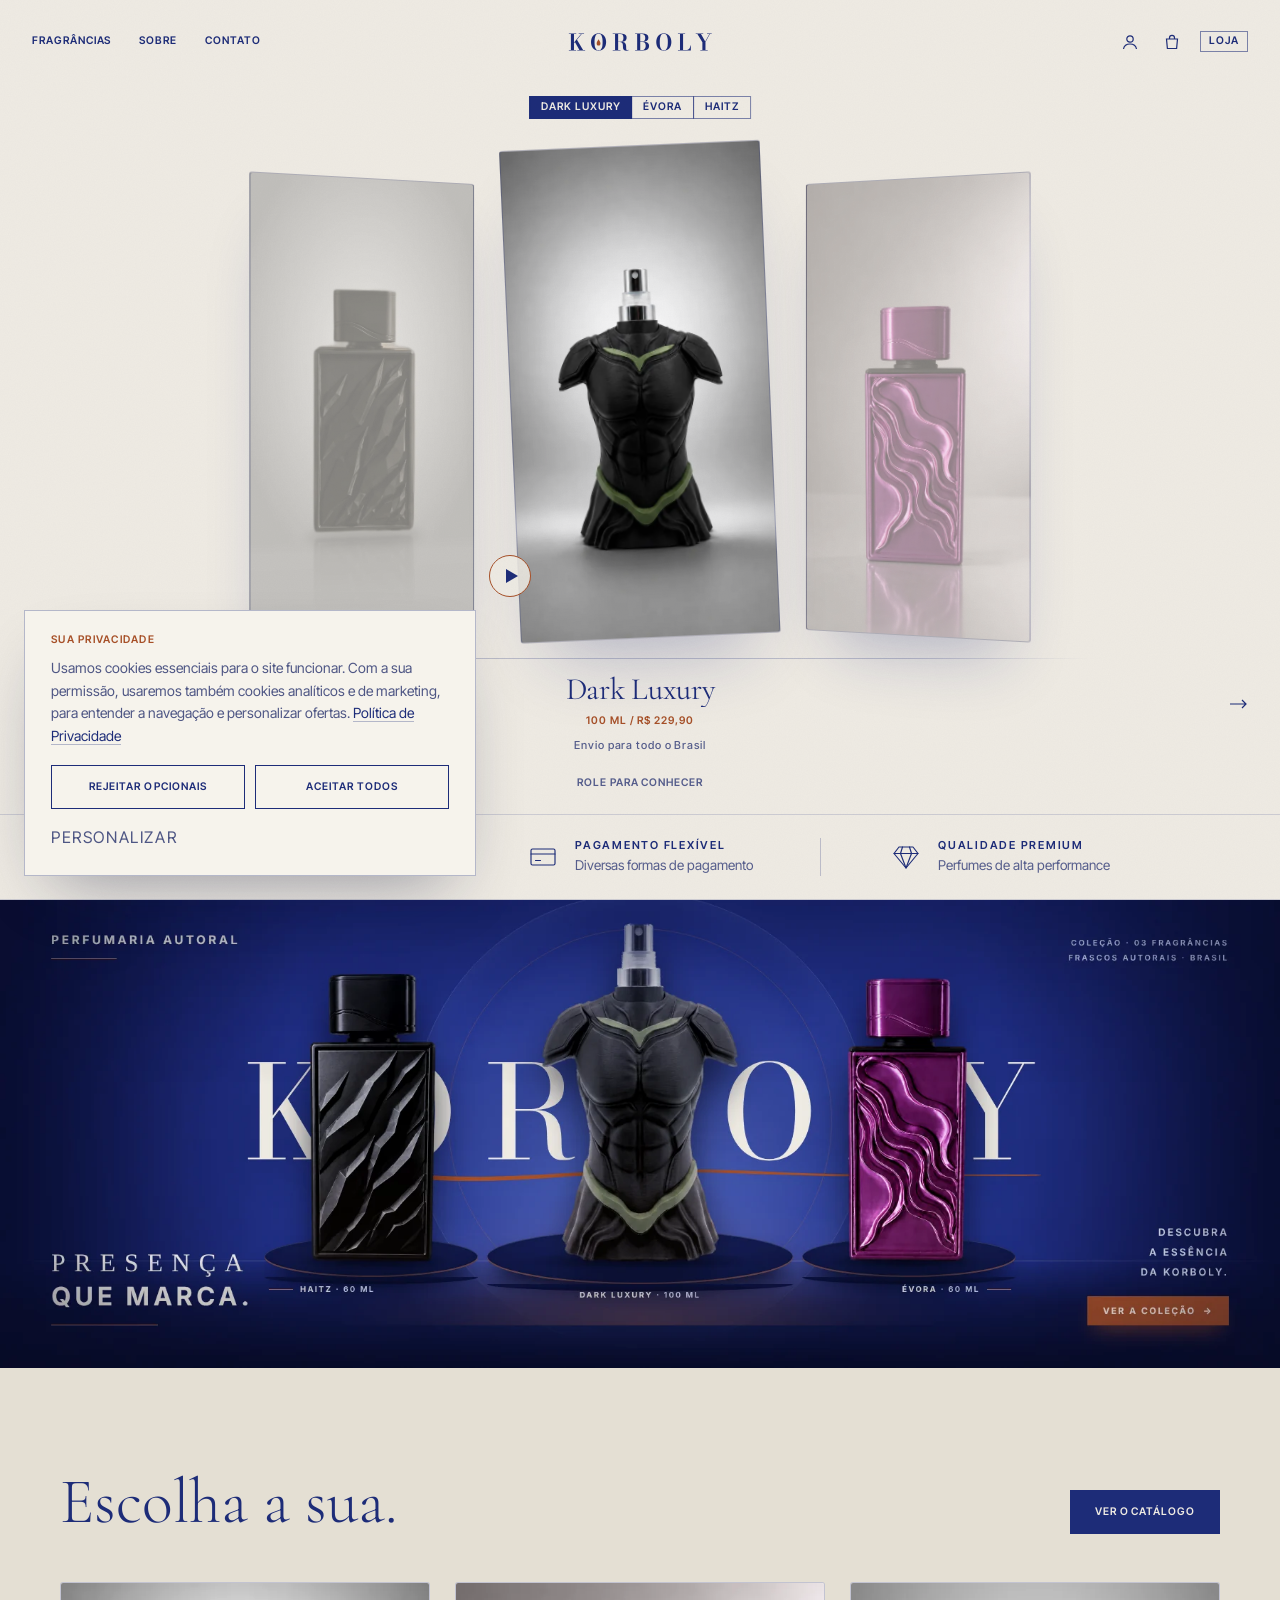
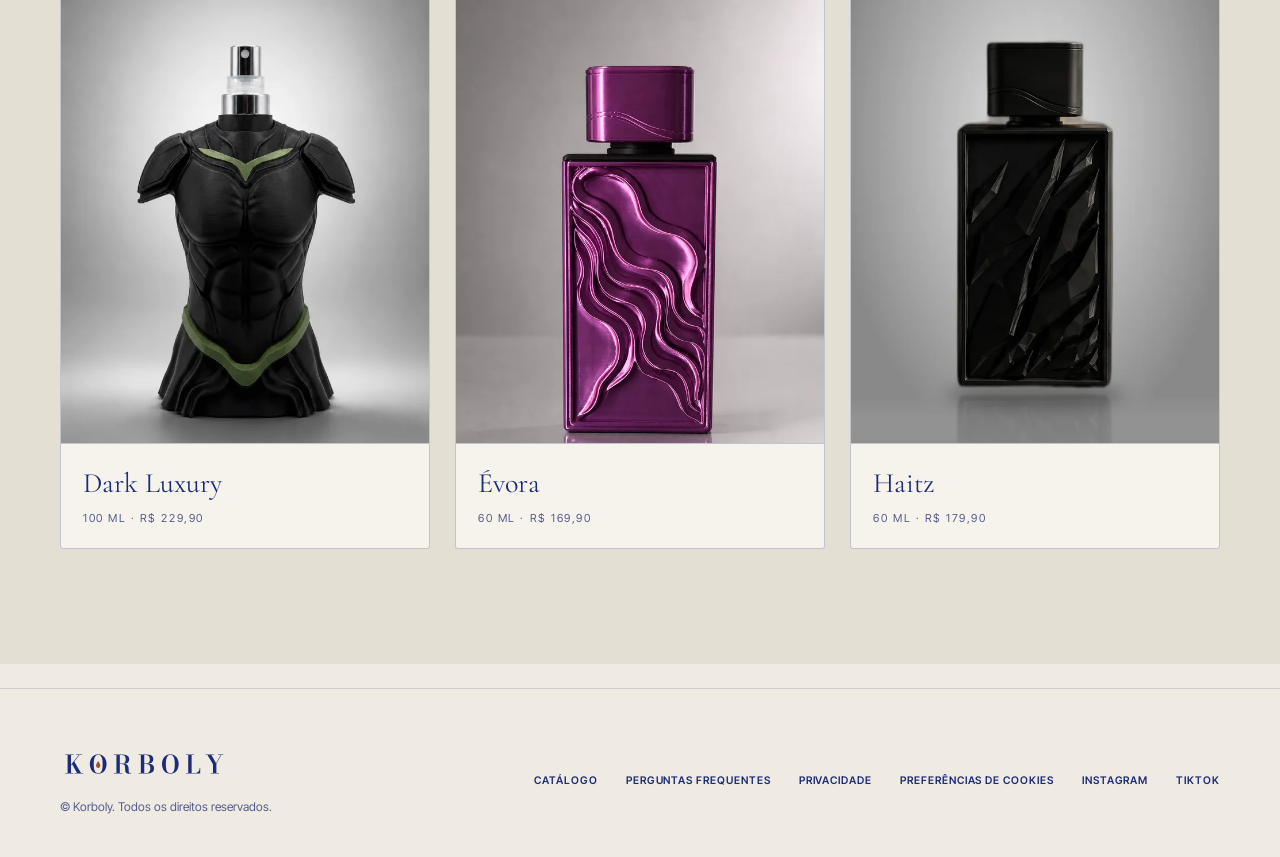
==== commit 9f9149d5: "atualizacao" ====
--- a/index.html
+++ b/index.html
@@ -20,7 +20,7 @@
 
 <link rel="stylesheet" href="https://fonts.googleapis.com/css2?family=Cormorant+Garamond:ital,wght@0,300;0,400;1,400&family=Inter+Tight:wght@500;600&display=swap">
 <style>
-:root{--paper:#EFEBE3;--sheet:#F6F3EC;--alt:#E4DFD3;--ink:#1D2C78;--muted:#555D8C;--accent:#A64F27;--rule:rgba(29,44,120,.55);--line:rgba(29,44,120,.16);--line2:rgba(29,44,120,.24);--ph:#DDD7C9;--ease:cubic-bezier(.2,.8,.2,1);--H:max(130px,min(62vh,38vw,calc(100svh - 300px)))}
+:root{--paper:#EFEBE3;--sheet:#F6F3EC;--alt:#E4DFD3;--ink:#1D2C78;--muted:#555D8C;--accent:#A64F27;--rule:rgba(29,44,120,.55);--line:rgba(29,44,120,.16);--line2:rgba(29,44,120,.24);--ph:#DDD7C9;--ease:cubic-bezier(.2,.8,.2,1);--H:max(130px,min(58vh,38vw,calc(100svh - 430px)))}
 *,*::before,*::after{box-sizing:border-box}
 html,body{margin:0;background:var(--paper);color:var(--ink);font-family:"Inter Tight",system-ui,sans-serif;-webkit-font-smoothing:antialiased}
 body{overflow-x:hidden;line-height:1.5}
@@ -173,16 +173,21 @@
 }
 @media(prefers-reduced-motion:reduce){.js .rv{opacity:1;transform:none;transition:none}}
 .pb{padding:0}.pbl{display:block}.pbl img{display:block;width:100%;height:auto}
-.bf{background:var(--paper);border-top:1px solid var(--line);border-bottom:1px solid var(--line)}
-.bfl{list-style:none;margin:0 auto;padding:0;display:grid;grid-template-columns:repeat(3,1fr);max-width:1080px}
-.bfi{display:flex;align-items:center;justify-content:center;gap:18px;padding:30px clamp(12px,2.5vw,32px);position:relative}
-.bfi+.bfi::before{content:"";position:absolute;left:0;top:50%;height:40px;margin-top:-20px;width:1px;background:var(--line2)}
-.bfc{flex:none;width:34px;height:34px;fill:none;stroke:var(--ink);stroke-width:1.15;stroke-linecap:round;stroke-linejoin:round;transition:stroke .4s,transform .6s var(--ease)}
+.bf{--bfh:86px;height:var(--bfh);background:var(--paper);border-top:1px solid var(--line);border-bottom:1px solid var(--line);position:relative;z-index:5}
+.bf .w{height:100%}
+.bfl{list-style:none;margin:0 auto;padding:0;display:grid;grid-template-columns:repeat(3,1fr);max-width:1080px;height:100%}
+.bfi{display:flex;align-items:center;justify-content:center;gap:16px;padding:0 clamp(10px,2.5vw,32px);position:relative;min-width:0}
+.bfi+.bfi::before{content:"";position:absolute;left:0;top:50%;height:38px;margin-top:-19px;width:1px;background:var(--line2)}
+.bfc{flex:none;width:32px;height:32px;fill:none;stroke:var(--ink);stroke-width:1.15;stroke-linecap:round;stroke-linejoin:round;transition:stroke .4s,transform .6s var(--ease)}
 .bfi:hover .bfc{stroke:var(--accent);transform:translateY(-2px)}
 .bfi strong{display:block;font:600 11px/1.2 "Inter Tight",system-ui,sans-serif;letter-spacing:.16em;text-transform:uppercase;color:var(--ink)}
-.bfi span{display:block;margin-top:6px;font-size:13.5px;line-height:1.35;color:var(--muted)}
-@media(max-width:860px){.bfi{flex-direction:column;text-align:center;gap:12px;padding:26px 10px}.bfi strong{font-size:10px;letter-spacing:.12em}.bfi span{font-size:12.5px}.bfc{width:30px;height:30px}}
-@media(max-width:520px){.bfl{grid-template-columns:1fr}.bfi{flex-direction:row;justify-content:flex-start;text-align:left;gap:16px;padding:18px 4px}.bfi+.bfi::before{left:0;right:0;top:0;width:auto;height:1px;margin:0}.bfi strong{font-size:10.5px}}
+.bfi span{display:block;margin-top:5px;font-size:13.5px;line-height:1.3;color:var(--muted)}
+.hero{height:calc(100svh - 86px)!important}
+@media(max-width:860px){.bfi{gap:12px}.bfi strong{font-size:10px;letter-spacing:.12em}.bfi span{font-size:12px}.bfc{width:28px;height:28px}}
+@media(max-width:600px){.bf{--bfh:92px}.hero{height:calc(100svh - 92px)!important}.bf .w{padding:0 6px}
+.bfi{flex-direction:column;justify-content:center;text-align:center;gap:7px;padding:0 4px}.bfc{width:24px;height:24px}
+.bfi strong{font-size:8.5px;letter-spacing:.1em;line-height:1.25}.bfi span{font-size:10.5px;margin-top:3px;line-height:1.25}
+.bfi+.bfi::before{height:48px;margin-top:-24px}}
 .pr{padding:clamp(56px,8vw,104px) 0 clamp(64px,9vw,120px);background:var(--alt)}
 .prh{display:flex;justify-content:space-between;align-items:flex-end;gap:20px 32px;flex-wrap:wrap;margin-bottom:clamp(28px,4vw,48px)}
 .prh h2{font-family:"Cormorant Garamond",serif;font-weight:300;font-size:clamp(40px,5vw,68px);line-height:1;margin:0}
@@ -228,14 +233,14 @@
 <button class="ab arr r" id="nx" aria-label="Próxima fragrância"><svg width="18" height="10" viewBox="0 0 18 10" fill="none" stroke="currentColor" stroke-width="1.2"><path d="M13 1L17 5L13 9M17 5H1"/></svg></button>
 <a class="ab scue lbl" href="#mais">Role para conhecer</a>
 </section>
-
-<main id="mais">
-<section class="pb"><a class="pbl rv" href="#mais" aria-label="Ver a coleção Korboly"><img src="img/banner.webp" width="1800" height="658" alt="Korboly: Dark Luxury, Évora e Haitz" loading="lazy" decoding="async"></a></section>
 <section class="bf" aria-label="Por que comprar na Korboly"><div class="w"><ul class="bfl">
 <li class="bfi rv"><svg class="bfc" viewBox="0 0 32 32" aria-hidden="true"><path d="M16 3.5 26.5 7.5v8c0 6.6-4.4 11.3-10.5 13.5C9.9 26.8 5.5 22.1 5.5 15.5v-8z"/><path d="m11.5 16 3.2 3.2 6-6.4"/></svg><div><strong>Compra segura</strong><span>Seus dados protegidos</span></div></li>
 <li class="bfi rv" style="transition-delay:.08s"><svg class="bfc" viewBox="0 0 32 32" aria-hidden="true"><rect x="4" y="8" width="24" height="16" rx="1.5"/><path d="M4 13h24"/><path d="M8.5 19.5h5"/></svg><div><strong>Pagamento flexível</strong><span>Diversas formas de pagamento</span></div></li>
 <li class="bfi rv" style="transition-delay:.16s"><svg class="bfc" viewBox="0 0 32 32" aria-hidden="true"><path d="M9 6h14l5 6.5L16 27 4 12.5z"/><path d="M4 12.5h24"/><path d="M12.5 6 10.5 12.5 16 27l5.5-14.5L19.5 6"/></svg><div><strong>Qualidade premium</strong><span>Perfumes de alta performance</span></div></li>
 </ul></div></section>
+
+<main id="mais">
+<section class="pb"><a class="pbl rv" href="#mais" aria-label="Ver a coleção Korboly"><img src="img/banner.webp" width="1800" height="658" alt="Korboly: Dark Luxury, Évora e Haitz" loading="lazy" decoding="async"></a></section>
 <section class="pr"><div class="w"><div class="prh"><h2 class="rv">Escolha a sua.</h2><a class="cta lbl rv" href="#mais" style="margin:0">Ver o catálogo</a></div><div class="prg"><a class="pc rv" style="transition-delay:0.0s" href="#hero" data-film="0" data-slug="dark-luxury"><div class="pci"><img src="img/dark-luxury.webp" alt="Frasco Dark Luxury" width="640" height="1137" loading="lazy" decoding="async"></div><div class="pct"><h3>Dark Luxury</h3><p>100 ML · R$ 229,90</p></div></a><a class="pc rv" style="transition-delay:0.1s" href="#hero" data-film="1" data-slug="evora"><div class="pci"><img src="img/evora.webp" alt="Frasco Évora" width="640" height="1137" loading="lazy" decoding="async"></div><div class="pct"><h3>Évora</h3><p>60 ML · R$ 169,90</p></div></a><a class="pc rv" style="transition-delay:0.2s" href="#hero" data-film="2" data-slug="haitz"><div class="pci"><img src="img/haitz.webp" alt="Frasco Haitz" width="640" height="1137" loading="lazy" decoding="async"></div><div class="pct"><h3>Haitz</h3><p>60 ML · R$ 179,90</p></div></a></div></div></section>
 </main>
 <footer class="pgf" id="contato"><div class="w">
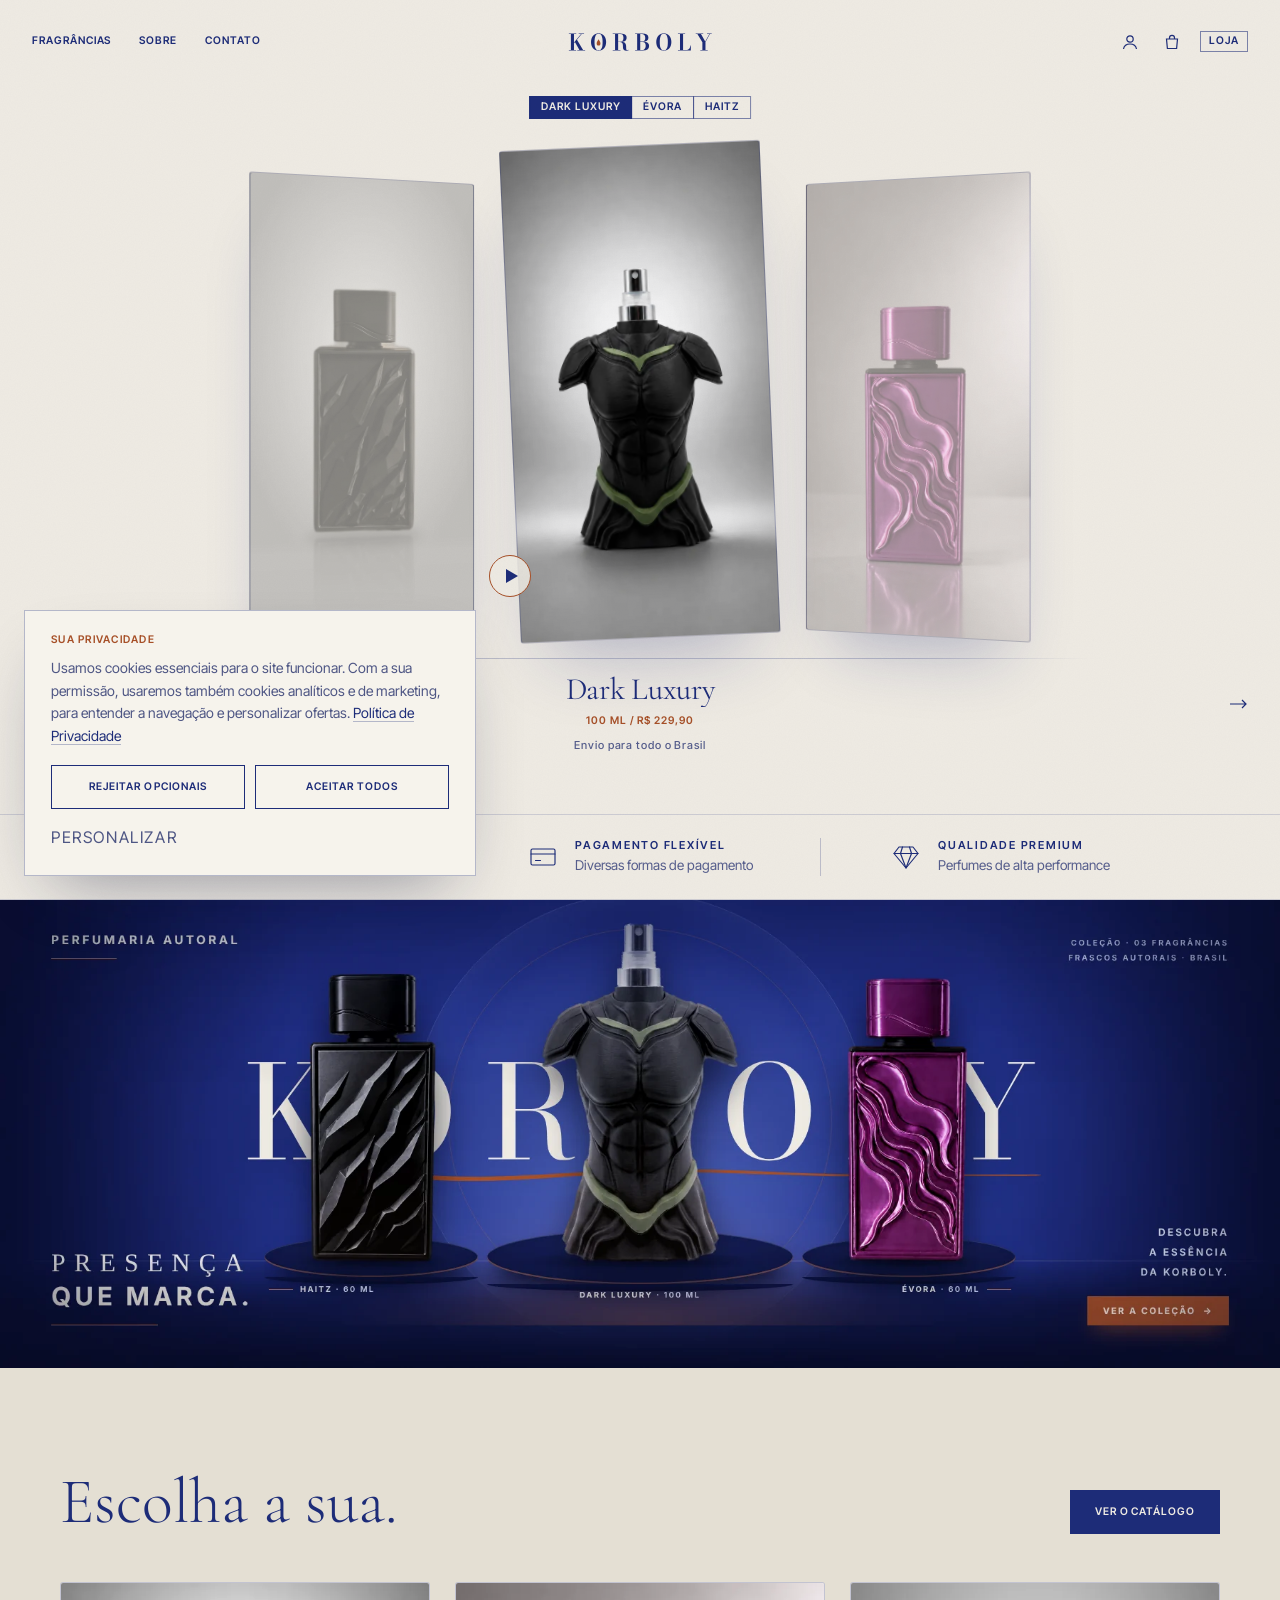
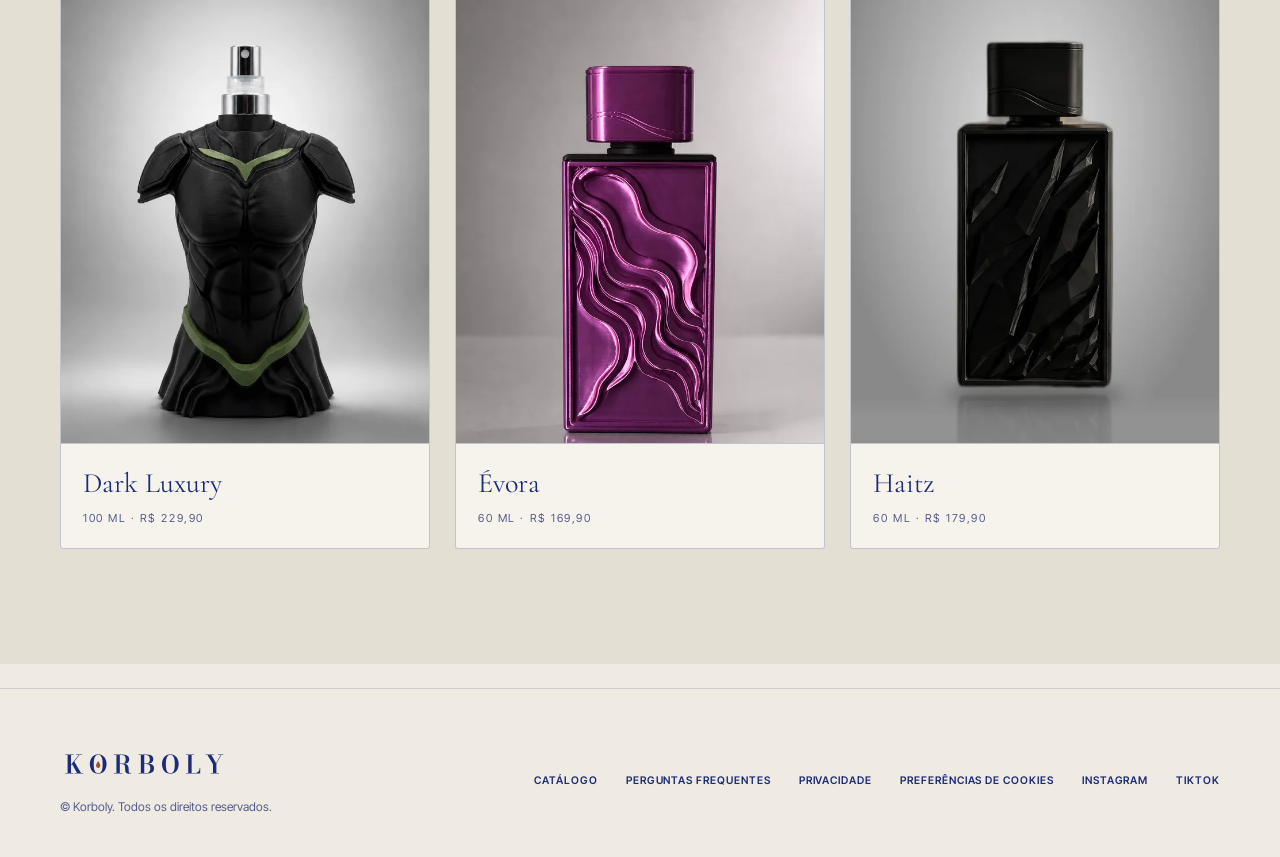
==== commit 74f2e9da: "atualizacao" ====
--- a/index.html
+++ b/index.html
@@ -231,7 +231,6 @@
 <div class="ab cap" id="cap" aria-live="polite"><div class="ln c1" id="c1"></div><div class="ln c2 lbl" id="c2"></div><div class="ln c3" id="c3"></div></div>
 <button class="ab arr l" id="pv" aria-label="Fragrância anterior"><svg width="18" height="10" viewBox="0 0 18 10" fill="none" stroke="currentColor" stroke-width="1.2"><path d="M5 1L1 5L5 9M1 5H17"/></svg></button>
 <button class="ab arr r" id="nx" aria-label="Próxima fragrância"><svg width="18" height="10" viewBox="0 0 18 10" fill="none" stroke="currentColor" stroke-width="1.2"><path d="M13 1L17 5L13 9M17 5H1"/></svg></button>
-<a class="ab scue lbl" href="#mais">Role para conhecer</a>
 </section>
 <section class="bf" aria-label="Por que comprar na Korboly"><div class="w"><ul class="bfl">
 <li class="bfi rv"><svg class="bfc" viewBox="0 0 32 32" aria-hidden="true"><path d="M16 3.5 26.5 7.5v8c0 6.6-4.4 11.3-10.5 13.5C9.9 26.8 5.5 22.1 5.5 15.5v-8z"/><path d="m11.5 16 3.2 3.2 6-6.4"/></svg><div><strong>Compra segura</strong><span>Seus dados protegidos</span></div></li>
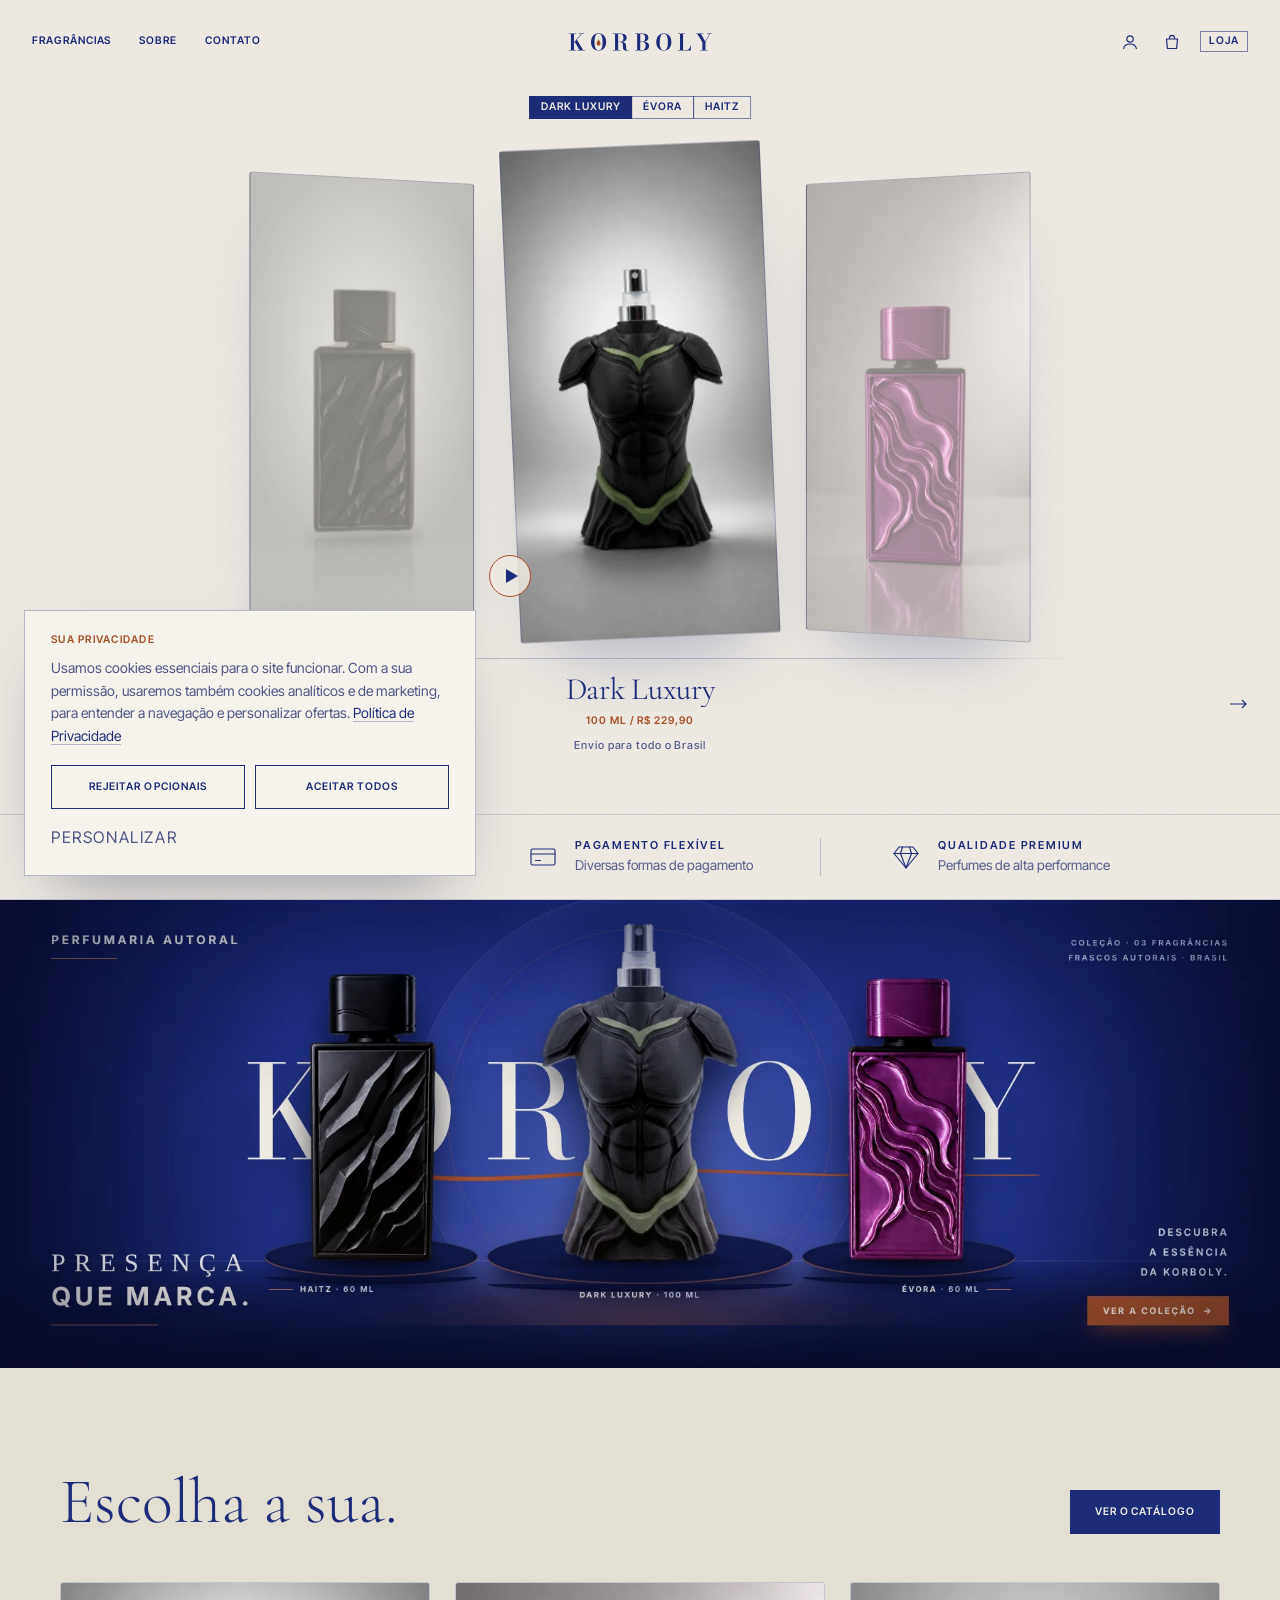
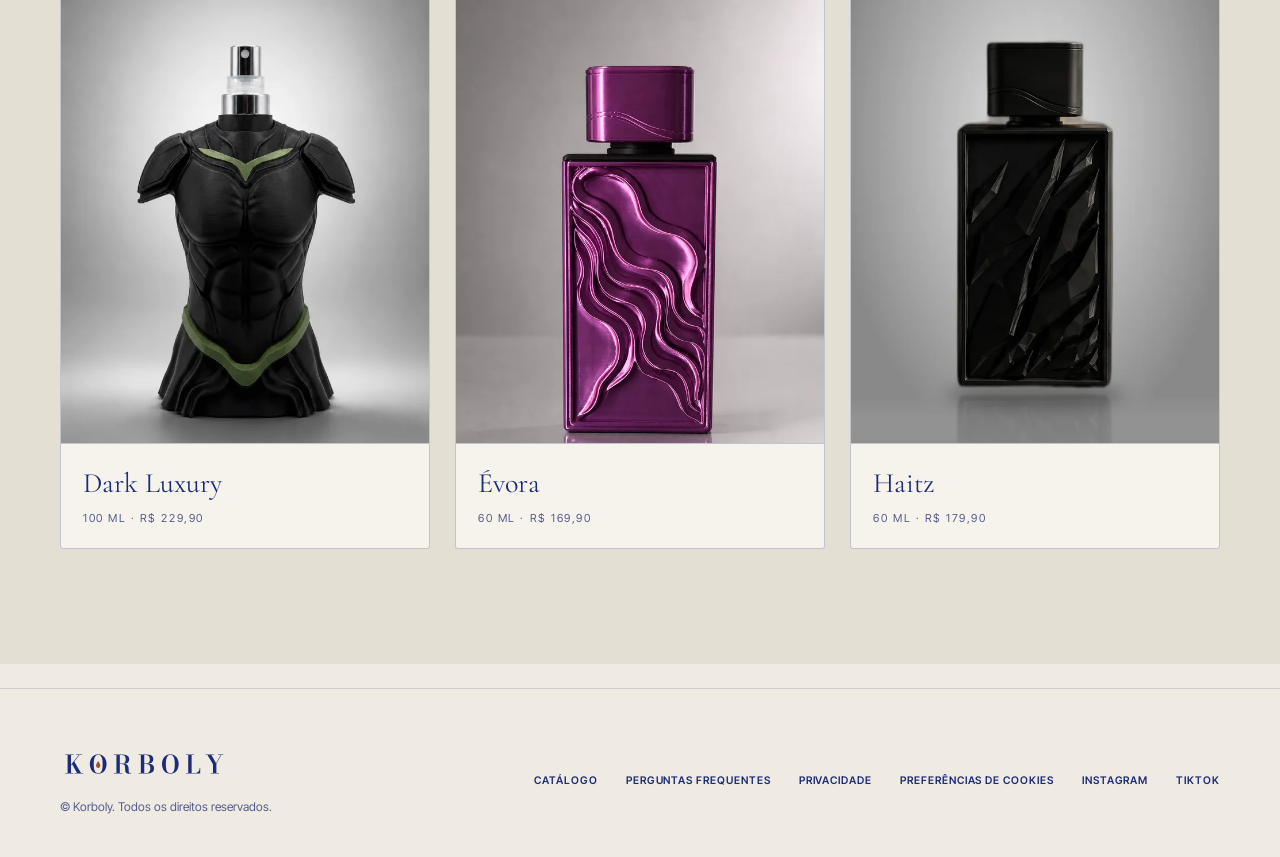
==== commit 80303e52: "atualizacao" ====
--- a/index.html
+++ b/index.html
@@ -102,7 +102,7 @@
 .pst{align-self:center;justify-self:center;height:min(100%,78vh);aspect-ratio:474/900}
 .pst svg{width:100%;height:100%;display:block}
 @media(max-width:767px){
-:root{--H:min(60vw,40svh)}
+:root{--H:min(100vw,calc(100svh - 440px))}
 .top{height:64px;padding:0 16px}.logo img{width:116px}.logo i{font-size:7px}
 .top .lbl{font-size:9px}
 .tabs{top:max(74px,calc(50% - var(--Hp)/2 - 70px))}.tabs .t{padding:0 7px;font-size:9px}
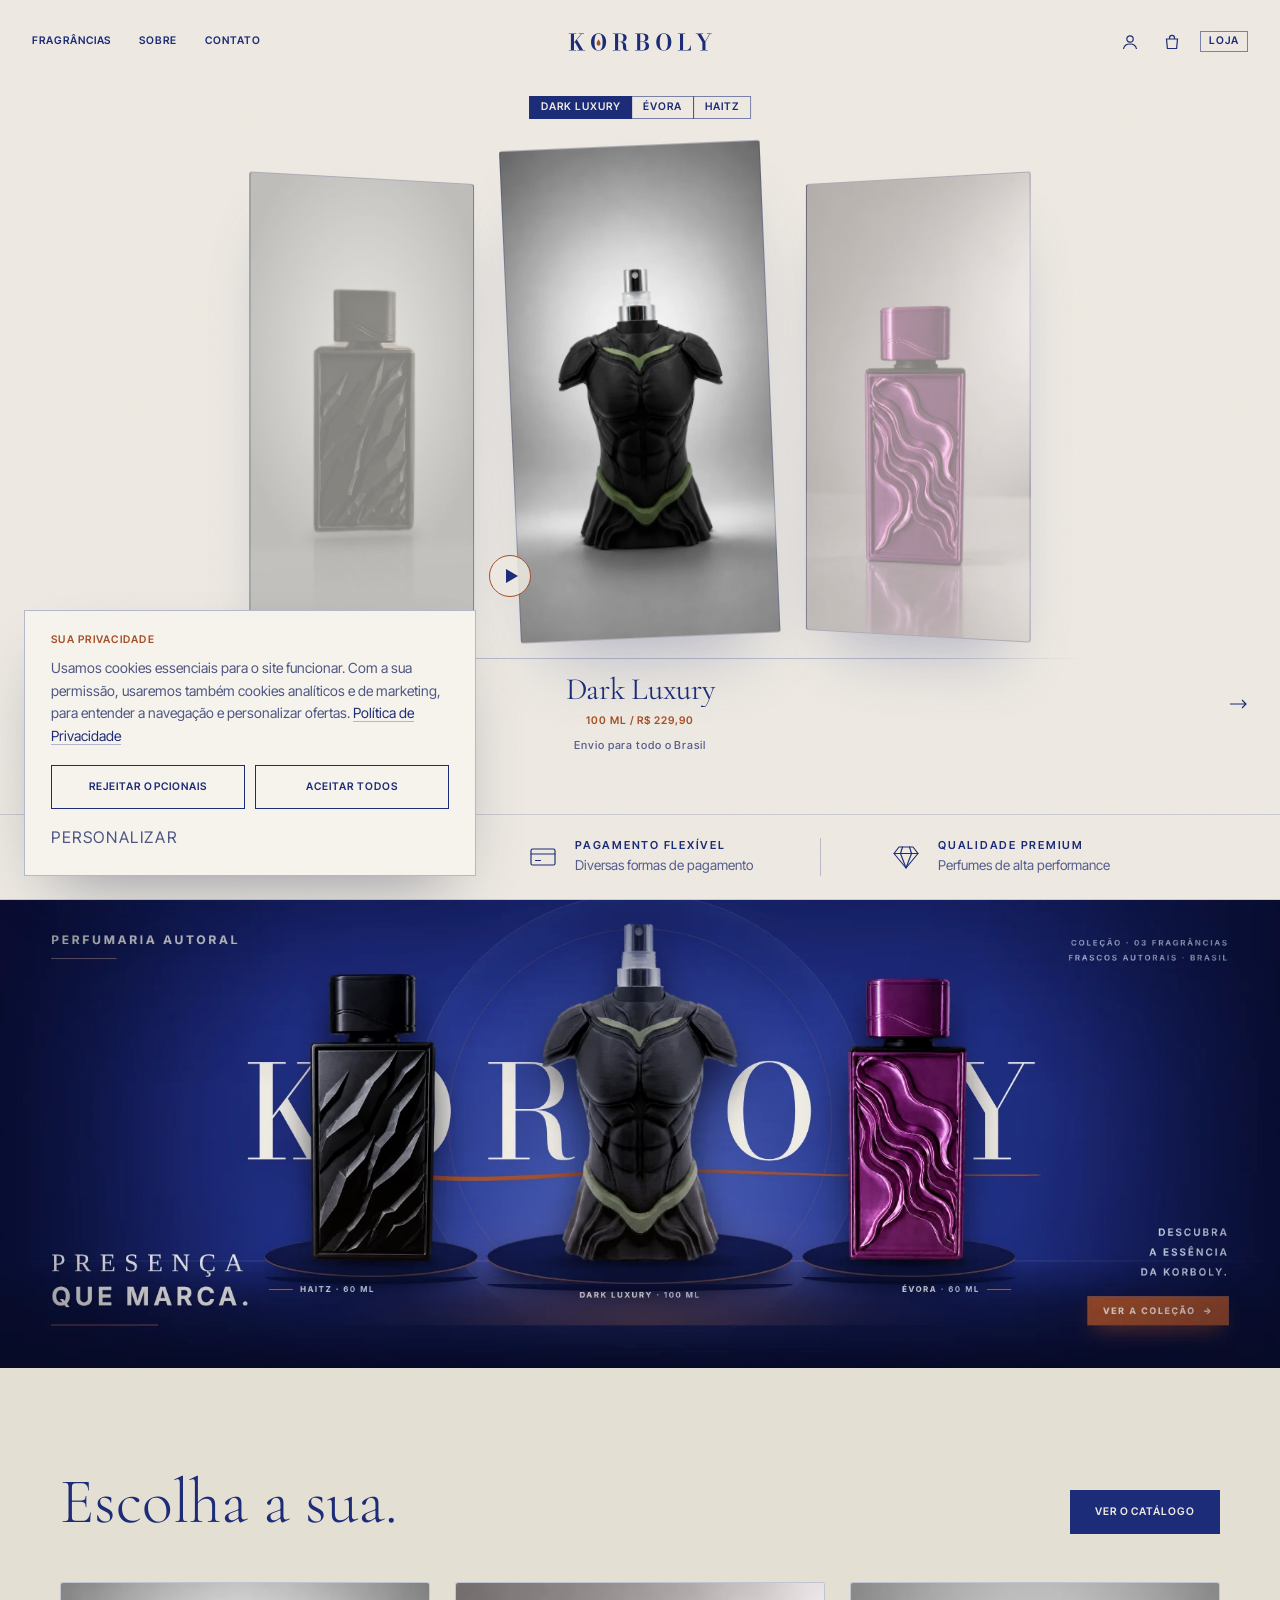
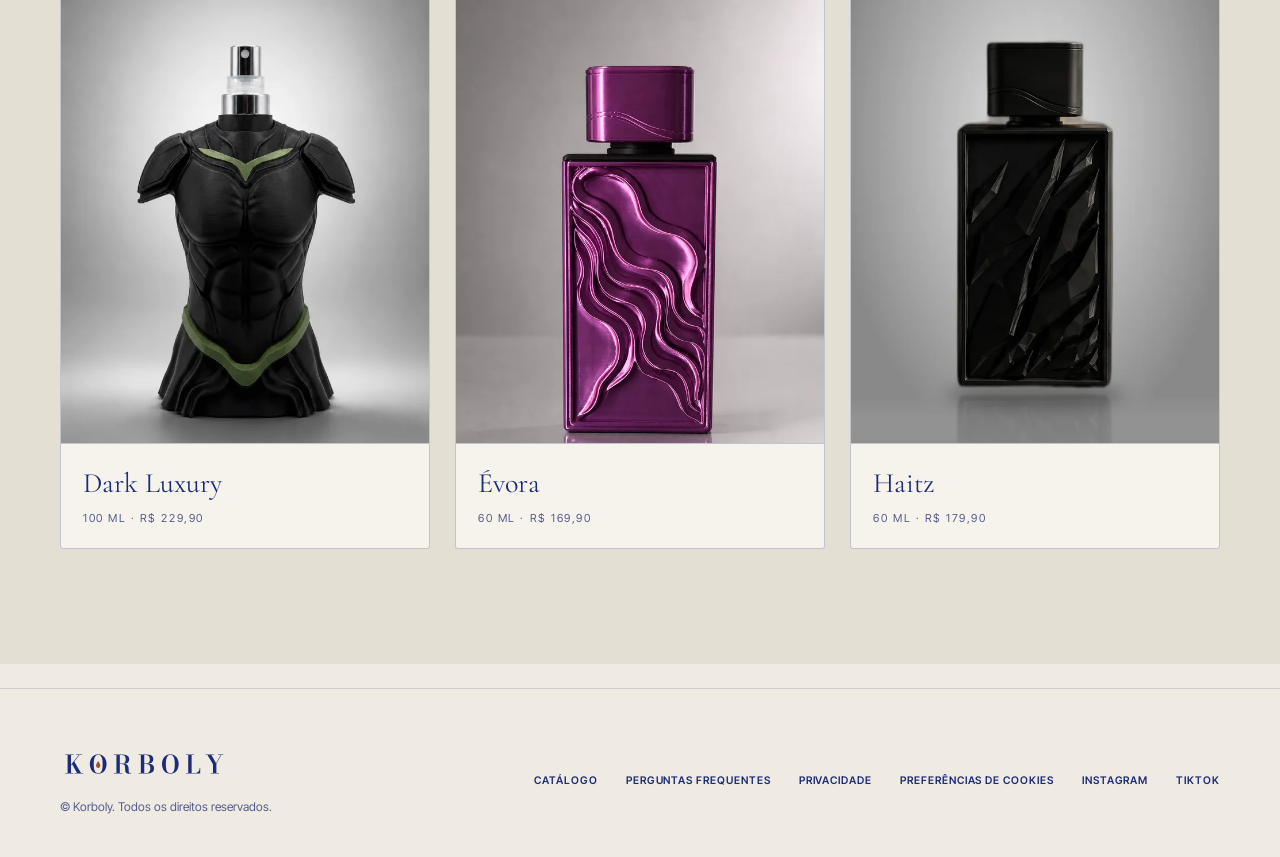
==== commit 4766da4e: "atualizacao" ====
--- a/index.html
+++ b/index.html
@@ -95,7 +95,8 @@
 .d1{color:var(--accent)}
 .d2{font-family:"Cormorant Garamond",serif;font-weight:300;font-size:clamp(44px,5.4vw,84px);line-height:1;letter-spacing:-.025em}
 .d3{color:var(--muted)}
-.d4{font-family:"Cormorant Garamond",serif;font-size:19px;line-height:1.5;max-width:42ch;color:var(--ink)}
+.d4{font-family:"Cormorant Garamond",serif;font-size:19px;line-height:1.5;max-width:42ch;color:var(--ink);white-space:pre-line}
+.d4:empty{display:none}
 .d5{font-family:"Cormorant Garamond",serif;font-style:italic;font-size:16px;color:var(--muted)}
 .buy{display:inline-flex;align-items:center;height:44px;padding:0 20px;border:1px solid var(--ink);background:var(--ink);color:var(--paper);margin-top:10px;transition:background .25s,color .25s}
 .buy:hover{background:var(--accent);border-color:var(--accent)}
@@ -214,7 +215,7 @@
 .bnt h2{font-family:"Cormorant Garamond",serif;font-weight:300;font-size:clamp(44px,6vw,84px);line-height:1;margin:0 0 36px}
 @media(max-width:767px){.g2{grid-template-columns:1fr}.bnp{width:70%;opacity:.55}}
 </style>
-<link rel="stylesheet" href="css/site.css?v=20261117e">
+<link rel="stylesheet" href="css/site.css?v=20261117f">
 </head>
 <body data-welcome>
 <section class="hero" id="hero"><div class="glow"></div>
@@ -298,7 +299,13 @@
 {id:'evora',slug:'evora',name:'Évora',vol:'60 ML',price:'R$ 169,90',url:'#contato',photo:IMG_E},
 {id:'haitz',slug:'haitz',name:'Haitz',vol:'60 ML',price:'R$ 179,90',url:'#contato',photo:IMG_H}
 ];
-var DESC='[Descrição sensorial curta]';
+var DESC='';
+/* dados do produto vindos do painel (nome, volume, preço e descrição); sem conexão, usa os textos fixos */
+function info(f){var p=window.KBPROD&&window.KBPROD[f.slug];if(!p)return {name:f.name,vol:f.vol,price:f.price,desc:DESC};
+ return {name:p.name||f.name,vol:p.volume_ml?p.volume_ml+' ML':f.vol,price:p.price_cents!=null?(p.price_cents/100).toLocaleString('pt-BR',{style:'currency',currency:'BRL'}).replace(/\u00a0/g,' '):f.price,desc:(p.description||'').trim()||DESC}}
+window.addEventListener('kb:products',function(){var f=FILMS[active],i=info(f);
+ [['c1',i.name],['c2',i.vol+' / '+i.price]].forEach(function(x){var el=$(x[0]);if(el){el.innerHTML='';var sp=document.createElement('span');sp.textContent=x[1];el.appendChild(sp)}});
+ if(isOpen){$('d1').textContent=i.vol+' / Korboly';$('d2').textContent=i.name;$('d3').textContent=i.vol+' / '+i.price;$('d4').textContent=i.desc}});
 var N=FILMS.length,COPIES=1,M=N*COPIES;
 var RM=matchMedia('(prefers-reduced-motion:reduce)').matches;
 var $=function(i){return document.getElementById(i)};
@@ -358,7 +365,7 @@
 }
 function setActive(i,dir){
 active=i;var f=FILMS[i];
-swap($('c1'),f.name,dir);swap($('c2'),f.vol+' / '+f.price,dir);swap($('c3'),window.KBSHIP||'Envio para todo o Brasil',dir);
+var fi=info(f);swap($('c1'),fi.name,dir);swap($('c2'),fi.vol+' / '+fi.price,dir);swap($('c3'),window.KBSHIP||'Envio para todo o Brasil',dir);
 tabEls.forEach(function(t,k){t.classList.toggle('on',k===i)});placeInd();
 }
 function goTo(i){
@@ -395,15 +402,28 @@
 var dl=e.deltaX;
 T+=dl/(ws+gap)*.5;clearTimeout(wheelTimer);wheelTimer=setTimeout(function(){T=Math.round(T)},160);
 },{passive:true});
-var sx0=0,T0=0,down=false;
-shelf.addEventListener('pointerdown',function(e){down=true;wasDrag=false;sx0=e.clientX;T0=T});
+var sx0=0,sy0=0,T0=0,down=false,pid=null,t0d=0;
+function stepPx(){return Math.max(60,d*1.14)}
+function endDrag(e){
+if(!down)return;
+if(dragging){
+var dx=((e&&e.clientX!=null)?e.clientX:sx0)-sx0,dt=Math.max(1,performance.now()-t0d),base=Math.round(T0);
+var n=Math.round(Math.abs(dx)/stepPx());
+if(n===0&&(Math.abs(dx)>35||Math.abs(dx)/dt>.35))n=1;
+T=base-(dx<0?-1:1)*Math.min(n,2);
+}else T=Math.round(T);
+down=false;dragging=false;pid=null;setTimeout(function(){wasDrag=false},0)}
+shelf.addEventListener('pointerdown',function(e){if(!e.isPrimary||isOpen)return;down=true;wasDrag=false;pid=e.pointerId;sx0=e.clientX;sy0=e.clientY;T0=Math.round(T);t0d=performance.now()});
 addEventListener('pointermove',function(e){
 mx=e.clientX;my=e.clientY;
-if(down){var dx=e.clientX-sx0;if(!dragging&&Math.abs(dx)>5){dragging=true;wasDrag=true}if(dragging)T=T0-dx/(ws+gap)}
-});
-addEventListener('pointerup',function(){if(dragging){T=Math.round(T)}down=false;dragging=false;setTimeout(function(){wasDrag=false},0)});
-addEventListener('pointercancel',function(){down=false;dragging=false});
+if(down&&e.pointerId===pid){var dx=e.clientX-sx0,dy=e.clientY-sy0;
+if(!dragging&&Math.abs(dx)>8&&Math.abs(dx)>Math.abs(dy)*1.2){dragging=true;wasDrag=true}
+if(dragging)T=T0-dx/stepPx()}
+});
+addEventListener('pointerup',function(e){if(e.pointerId===pid)endDrag(e)});
+addEventListener('pointercancel',function(e){if(e.pointerId===pid)endDrag(null)});
 addEventListener('resize',measure);
+shelf.addEventListener('touchmove',function(e){if(dragging&&e.cancelable)e.preventDefault()},{passive:false});
 document.addEventListener('pointerover',function(e){
 var b=e.target.closest&&e.target.closest('button,a');
 cur.classList.toggle('btn',!!b&&!b.closest('#shelf'));
@@ -458,8 +478,8 @@
 function inset(r){return 'inset('+r.top+'px '+(innerWidth-r.right)+'px '+(innerHeight-r.bottom)+'px '+r.left+'px round 3px)'}
 function openDetail(){
 if(isOpen)return;isOpen=true;T=Math.round(T);document.body.style.overflow='hidden';
-var f=FILMS[active];
-$('d1').textContent=f.vol+' / Korboly';$('d2').textContent=f.name;$('d3').textContent=f.vol+' / '+f.price;$('d4').textContent=DESC;$('d6').textContent='Comprar';$('d6').href='checkout.html';$('d6').setAttribute('data-slug',f.slug);if($('frt'))$('frt').setAttribute('data-slug',f.slug);
+var ti=((T%N)+N)%N;if(ti!==active)setActive(ti,1);var f=FILMS[ti];
+var fi=info(f);$('d1').textContent=fi.vol+' / Korboly';$('d2').textContent=fi.name;$('d3').textContent=fi.vol+' / '+fi.price;$('d4').textContent=fi.desc;$('d6').textContent='Comprar';$('d6').href='checkout.html';$('d6').setAttribute('data-slug',f.slug);if($('frt'))$('frt').setAttribute('data-slug',f.slug);
 var im=$('pimg'),ph=$('pph');
 if(f.photo){im.setAttribute('href',f.photo);im.style.display='';ph.textContent=''}else{im.removeAttribute('href');im.style.display='none';ph.textContent='[Foto real do frasco: '+f.name+']'}
 circles.forEach(function(c){c.setAttribute('r',0)});
@@ -501,18 +521,18 @@
 document.fonts&&document.fonts.ready.then(measure);
 setActive(active,1);
 $('c1').innerHTML='';$('c2').innerHTML='';$('c3').innerHTML='';
-(function(){var f=FILMS[active];[['c1',f.name],['c2',f.vol+' / '+f.price],['c3',window.KBSHIP||'Envio para todo o Brasil']].forEach(function(p){var sp=document.createElement('span');sp.textContent=p[1];$(p[0]).innerHTML='';$(p[0]).appendChild(sp)})})();
+(function(){var f=FILMS[active],fi=info(f);[['c1',fi.name],['c2',fi.vol+' / '+fi.price],['c3',window.KBSHIP||'Envio para todo o Brasil']].forEach(function(p){var sp=document.createElement('span');sp.textContent=p[1];$(p[0]).innerHTML='';$(p[0]).appendChild(sp)})})();
 requestAnimationFrame(frame);
 (function(){var qp=(new URLSearchParams(location.search)).get('p');if(!qp)return;var qi=-1;FILMS.forEach(function(f,i){if(f.slug===qp)qi=i});if(qi<0)return;T=qi;setTimeout(function(){T=qi;openDetail()},RM?50:900)})();
 })();
 </script>
-<script src="js/config.js?v=20261117e"></script>
-<script src="js/api.js?v=20261117e"></script>
-<script src="js/consent.js?v=20261117e"></script>
-<script src="js/welcome.js?v=20261117e" defer></script>
-<script src="js/frete.js?v=20261117e" defer></script>
-<script src="js/cart.js?v=20261117e"></script>
-<script src="js/estoque.js?v=20261117e" defer></script>
+<script src="js/config.js?v=20261117f"></script>
+<script src="js/api.js?v=20261117f"></script>
+<script src="js/consent.js?v=20261117f"></script>
+<script src="js/welcome.js?v=20261117f" defer></script>
+<script src="js/frete.js?v=20261117f" defer></script>
+<script src="js/cart.js?v=20261117f"></script>
+<script src="js/estoque.js?v=20261117f" defer></script>
 <script>document.addEventListener('click',function(e){var a=e.target.closest&&e.target.closest('#d6');if(a&&window.KBCart&&a.getAttribute('data-slug')){KBCart.add(a.getAttribute('data-slug'),1)}})</script>
 <script>addEventListener('DOMContentLoaded',function(){if(!window.KBAPI||!KBAPI.ok)return;KBAPI.get('site_content?select=value&key=eq.shipping_note').then(function(r){var v=r&&r[0]&&String(r[0].value||'').trim();if(v&&v.length<=80){window.KBSHIP=v;var c=document.getElementById('c3');if(c){c.innerHTML='';var sp=document.createElement('span');sp.textContent=v;c.appendChild(sp)}}}).catch(function(){})});</script>
 </body>
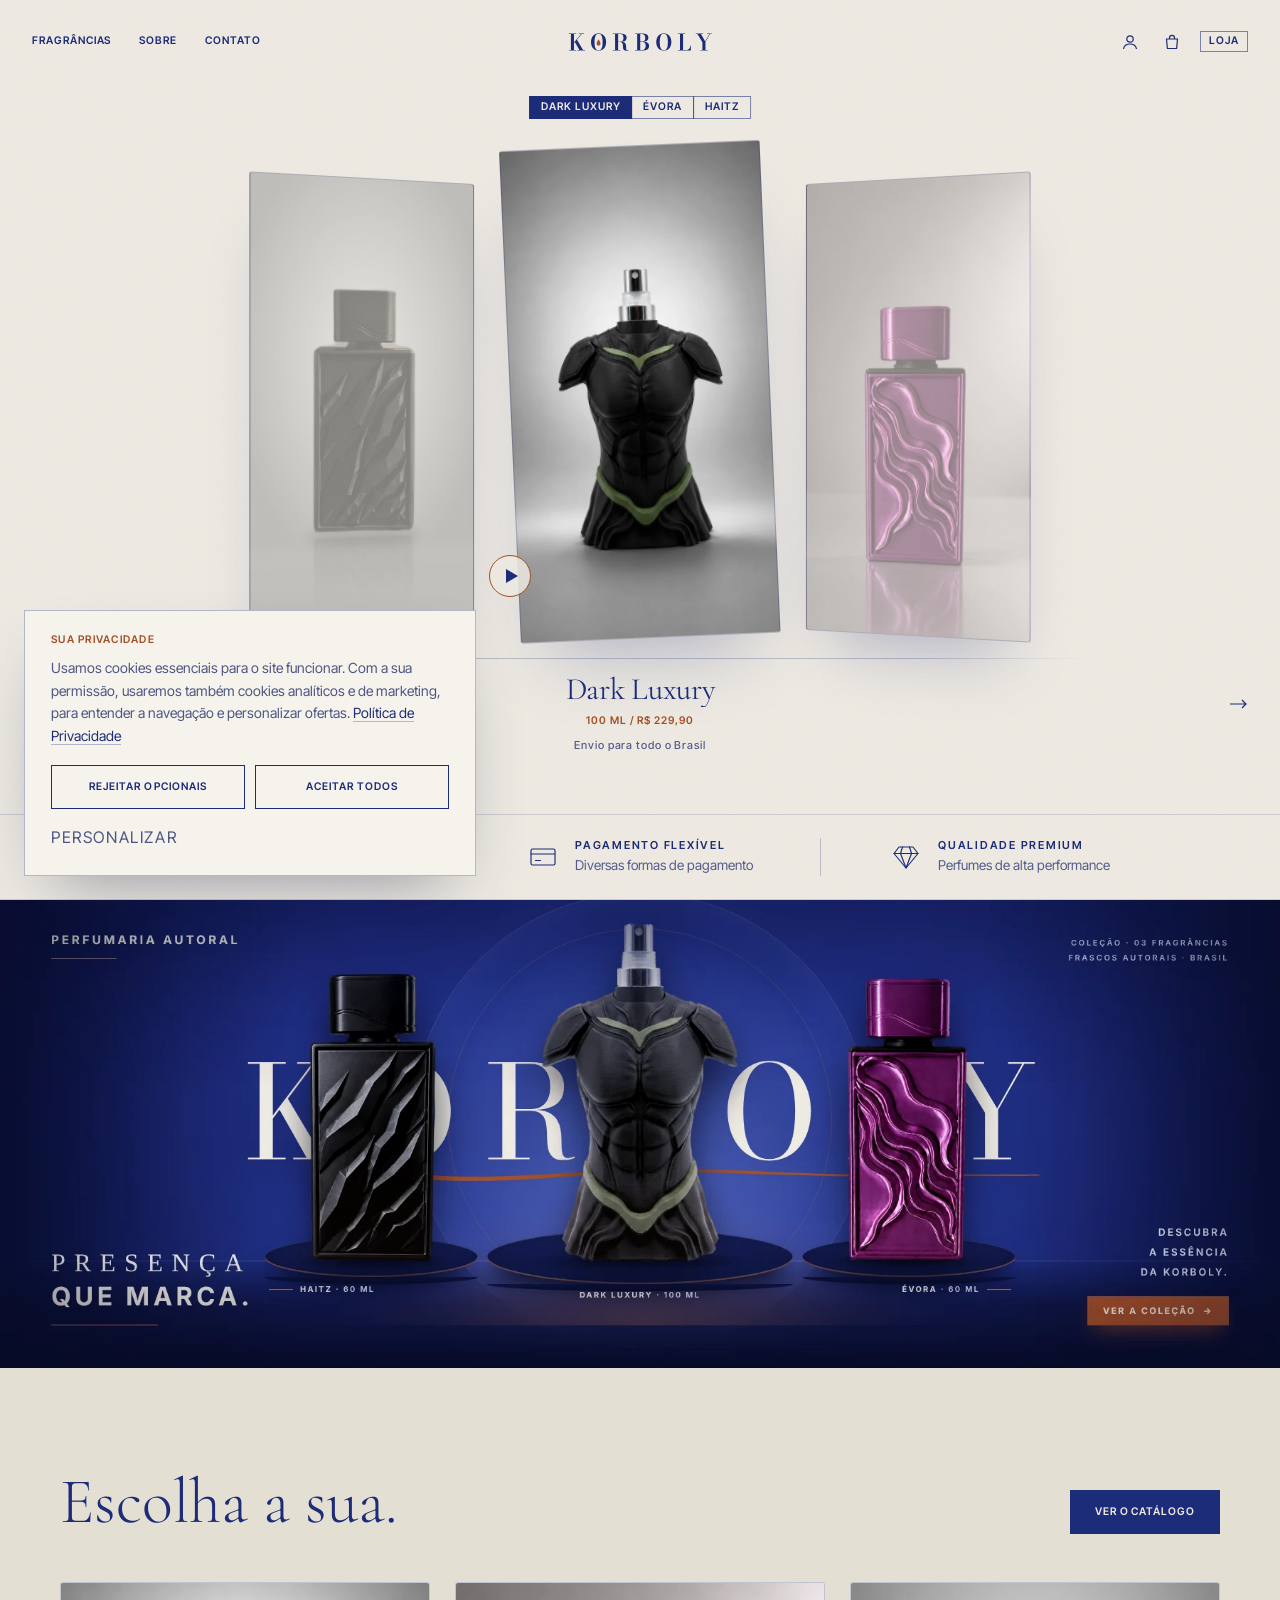
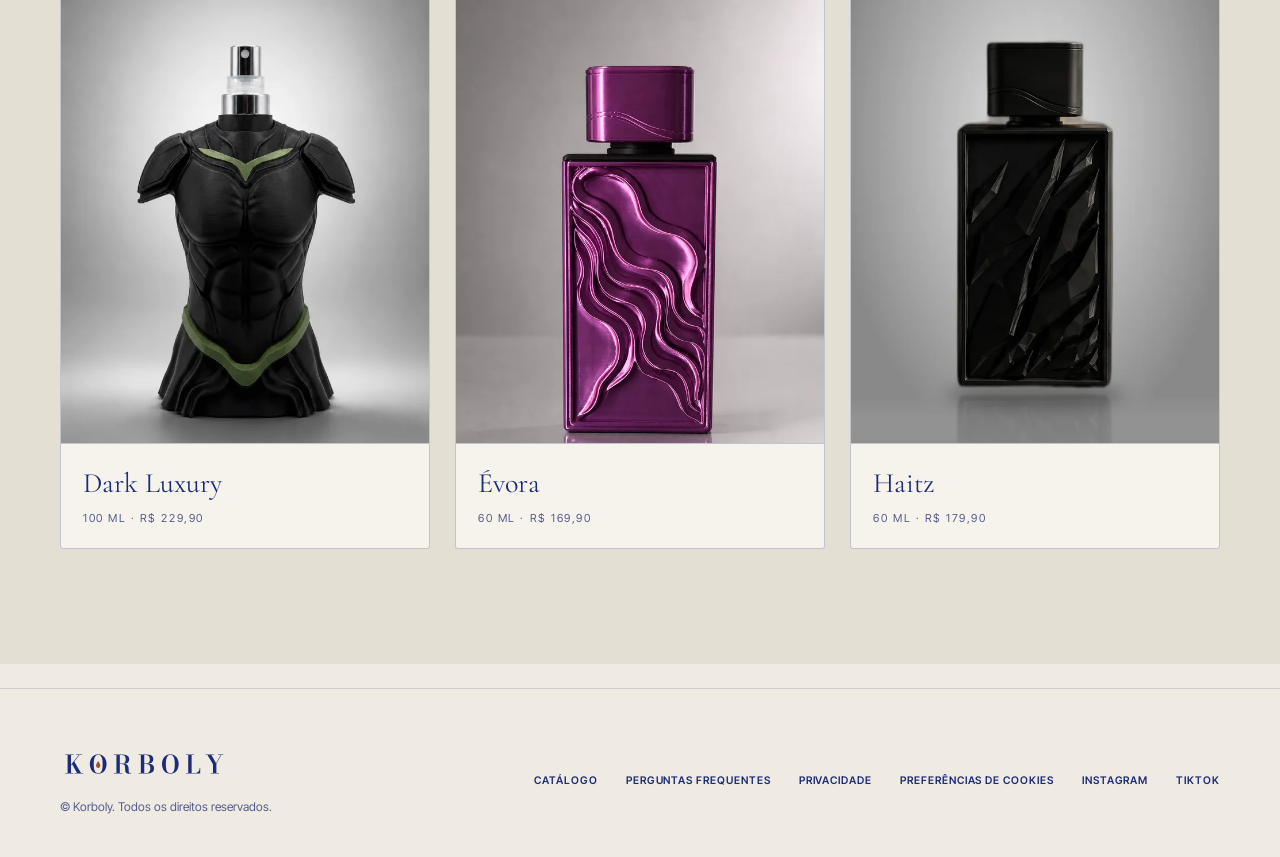
==== commit 9a4e15a2: "atualizacao" ====
--- a/index.html
+++ b/index.html
@@ -110,7 +110,7 @@
 .c1{font-size:24px;height:28px}
 .arr.l{left:6px}.arr.r{right:6px}
 .foot{left:16px;right:16px;bottom:18px}.foot .lbl{font-size:9px}
-.detail{grid-template-columns:1fr;padding:84px 22px 40px;gap:24px;overflow-y:auto}
+.detail{grid-template-columns:1fr;padding:84px 22px 40px;gap:24px;overflow-y:auto;overscroll-behavior:contain;-webkit-overflow-scrolling:touch;touch-action:pan-y}
 .detail .dl{height:64px}.detail .cls{left:16px;top:21px}
 .pst{order:-1;height:46svh;width:auto}
 .d2{font-size:42px}.d4{font-size:17px}
@@ -215,7 +215,7 @@
 .bnt h2{font-family:"Cormorant Garamond",serif;font-weight:300;font-size:clamp(44px,6vw,84px);line-height:1;margin:0 0 36px}
 @media(max-width:767px){.g2{grid-template-columns:1fr}.bnp{width:70%;opacity:.55}}
 </style>
-<link rel="stylesheet" href="css/site.css?v=20261117f">
+<link rel="stylesheet" href="css/site.css?v=20261117g">
 </head>
 <body data-welcome>
 <section class="hero" id="hero"><div class="glow"></div>
@@ -488,7 +488,8 @@
 var D=RM?1:1050,E='cubic-bezier(.76,0,.18,1)';
 if(detAnim)detAnim.cancel();
 detAnim=detail.animate([{clipPath:inset(r),transform:'rotate(-2.5deg)'},{clipPath:'inset(0px 0px 0px 0px round 0px)',transform:'rotate(0deg)'}],{duration:D,easing:E,fill:'both'});
-masks.forEach(function(m,i){m.getAnimations().forEach(function(a){a.cancel()});m.animate([{transform:'translateY(110%)'},{transform:'translateY(0)'}],{duration:RM?1:900,delay:RM?0:620+i*75,easing:'cubic-bezier(.2,.8,.2,1)',fill:'both'})});
+(function(a){a.onfinish=function(){if(isOpen&&detAnim===a){a.cancel();detAnim=null}}})(detAnim);
+masks.forEach(function(m,i){m.getAnimations().forEach(function(a){a.cancel()});var ma=m.animate([{transform:'translateY(110%)'},{transform:'translateY(0)'}],{duration:RM?1:900,delay:RM?0:620+i*75,easing:'cubic-bezier(.2,.8,.2,1)',fill:'both'});ma.onfinish=function(){if(isOpen)ma.cancel()}});
 var t0=performance.now()+(RM?-5000:520);cancelAnimationFrame(inkRaf);
 (function ink(now){
 var el=now-t0,done=true;
@@ -526,13 +527,13 @@
 (function(){var qp=(new URLSearchParams(location.search)).get('p');if(!qp)return;var qi=-1;FILMS.forEach(function(f,i){if(f.slug===qp)qi=i});if(qi<0)return;T=qi;setTimeout(function(){T=qi;openDetail()},RM?50:900)})();
 })();
 </script>
-<script src="js/config.js?v=20261117f"></script>
-<script src="js/api.js?v=20261117f"></script>
-<script src="js/consent.js?v=20261117f"></script>
-<script src="js/welcome.js?v=20261117f" defer></script>
-<script src="js/frete.js?v=20261117f" defer></script>
-<script src="js/cart.js?v=20261117f"></script>
-<script src="js/estoque.js?v=20261117f" defer></script>
+<script src="js/config.js?v=20261117g"></script>
+<script src="js/api.js?v=20261117g"></script>
+<script src="js/consent.js?v=20261117g"></script>
+<script src="js/welcome.js?v=20261117g" defer></script>
+<script src="js/frete.js?v=20261117g" defer></script>
+<script src="js/cart.js?v=20261117g"></script>
+<script src="js/estoque.js?v=20261117g" defer></script>
 <script>document.addEventListener('click',function(e){var a=e.target.closest&&e.target.closest('#d6');if(a&&window.KBCart&&a.getAttribute('data-slug')){KBCart.add(a.getAttribute('data-slug'),1)}})</script>
 <script>addEventListener('DOMContentLoaded',function(){if(!window.KBAPI||!KBAPI.ok)return;KBAPI.get('site_content?select=value&key=eq.shipping_note').then(function(r){var v=r&&r[0]&&String(r[0].value||'').trim();if(v&&v.length<=80){window.KBSHIP=v;var c=document.getElementById('c3');if(c){c.innerHTML='';var sp=document.createElement('span');sp.textContent=v;c.appendChild(sp)}}}).catch(function(){})});</script>
 </body>
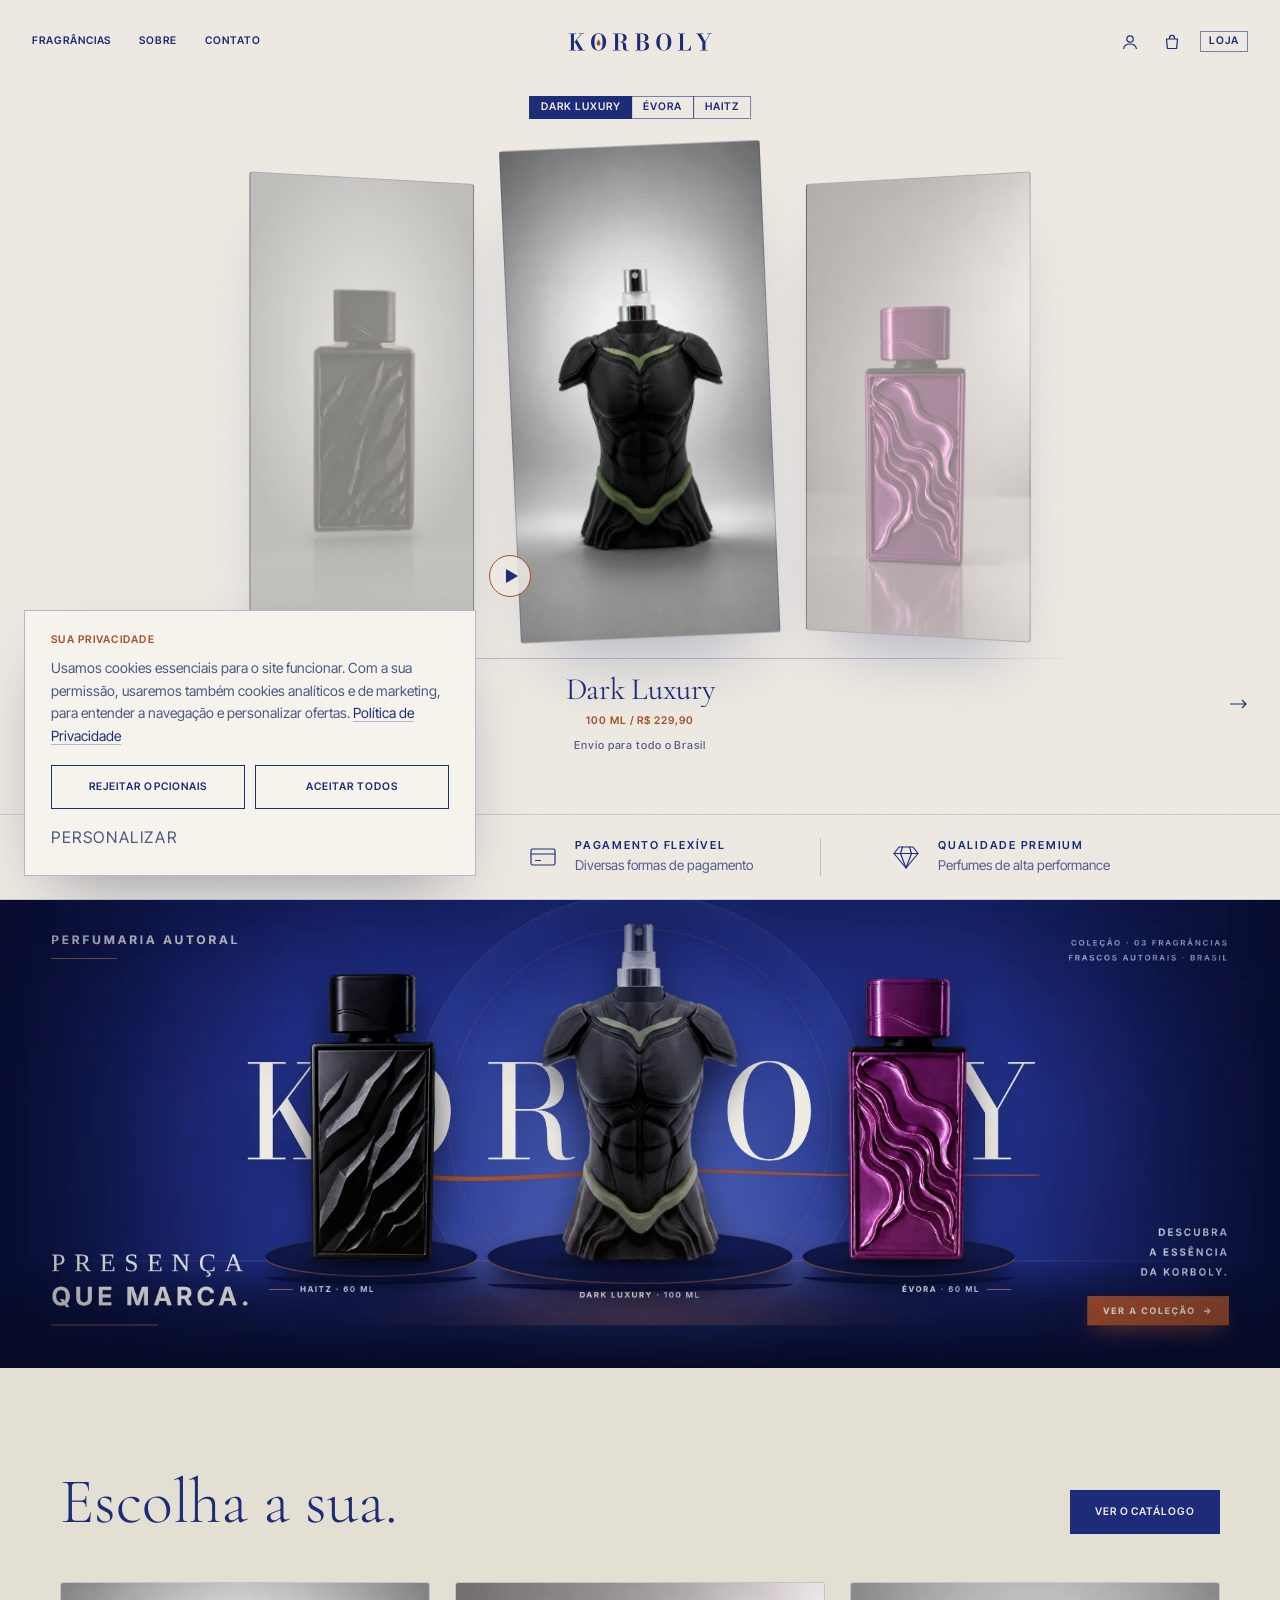
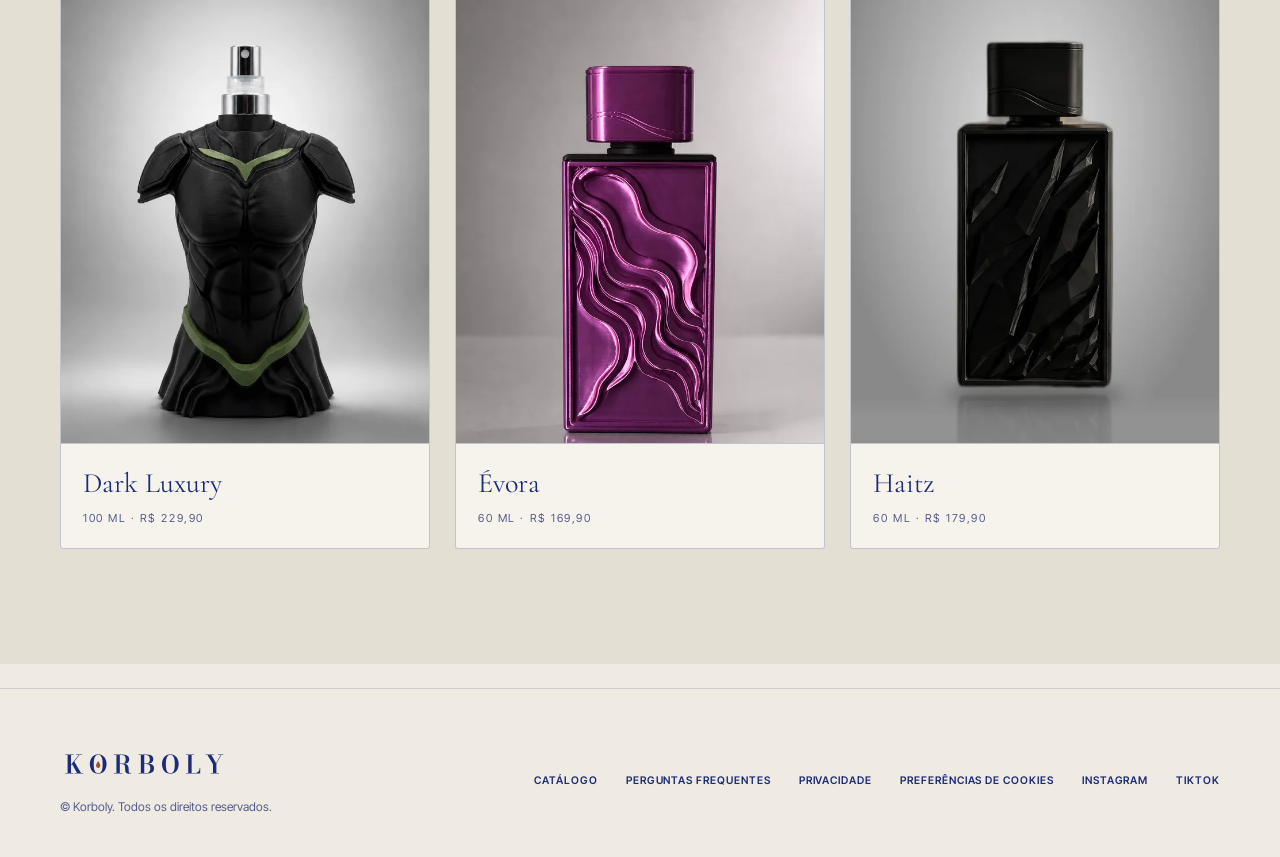
==== commit ea13e426: "atualizacao" ====
--- a/index.html
+++ b/index.html
@@ -86,7 +86,8 @@
 .cur.btn .ring{transform:scale(.55)}.cur.btn .dot{transform:scale(0)}
 .cur.open .ring{transform:scale(1.75);background:var(--ink)}.cur.open .dot{transform:scale(0)}.cur.open .tx{transform:scale(1)}
 /* detail */
-.detail{position:fixed;inset:0;z-index:60;background:var(--sheet);visibility:hidden;display:grid;grid-template-columns:1fr 1fr;gap:4vw;padding:110px 6vw 56px 7vw;overflow:hidden}
+.detail{position:fixed;inset:0;z-index:60;background:var(--sheet);visibility:hidden;display:grid;grid-template-columns:1fr 1fr;gap:4vw;padding:110px 6vw 56px 7vw;overflow-x:hidden;overflow-y:auto;overscroll-behavior:contain}
+@media(min-width:768px){.detail .pst{position:sticky;top:110px;max-height:calc(100vh - 166px)}}
 .detail .cls{position:absolute;left:32px;top:31px;z-index:5}
 .detail .dl{position:absolute;left:0;right:0;top:0;height:84px;display:flex;align-items:center;justify-content:center}
 .dl{pointer-events:none}.dl .logo{pointer-events:none}
@@ -215,7 +216,7 @@
 .bnt h2{font-family:"Cormorant Garamond",serif;font-weight:300;font-size:clamp(44px,6vw,84px);line-height:1;margin:0 0 36px}
 @media(max-width:767px){.g2{grid-template-columns:1fr}.bnp{width:70%;opacity:.55}}
 </style>
-<link rel="stylesheet" href="css/site.css?v=20261117g">
+<link rel="stylesheet" href="css/site.css?v=20261117h">
 </head>
 <body data-welcome>
 <section class="hero" id="hero"><div class="glow"></div>
@@ -527,13 +528,13 @@
 (function(){var qp=(new URLSearchParams(location.search)).get('p');if(!qp)return;var qi=-1;FILMS.forEach(function(f,i){if(f.slug===qp)qi=i});if(qi<0)return;T=qi;setTimeout(function(){T=qi;openDetail()},RM?50:900)})();
 })();
 </script>
-<script src="js/config.js?v=20261117g"></script>
-<script src="js/api.js?v=20261117g"></script>
-<script src="js/consent.js?v=20261117g"></script>
-<script src="js/welcome.js?v=20261117g" defer></script>
-<script src="js/frete.js?v=20261117g" defer></script>
-<script src="js/cart.js?v=20261117g"></script>
-<script src="js/estoque.js?v=20261117g" defer></script>
+<script src="js/config.js?v=20261117h"></script>
+<script src="js/api.js?v=20261117h"></script>
+<script src="js/consent.js?v=20261117h"></script>
+<script src="js/welcome.js?v=20261117h" defer></script>
+<script src="js/frete.js?v=20261117h" defer></script>
+<script src="js/cart.js?v=20261117h"></script>
+<script src="js/estoque.js?v=20261117h" defer></script>
 <script>document.addEventListener('click',function(e){var a=e.target.closest&&e.target.closest('#d6');if(a&&window.KBCart&&a.getAttribute('data-slug')){KBCart.add(a.getAttribute('data-slug'),1)}})</script>
 <script>addEventListener('DOMContentLoaded',function(){if(!window.KBAPI||!KBAPI.ok)return;KBAPI.get('site_content?select=value&key=eq.shipping_note').then(function(r){var v=r&&r[0]&&String(r[0].value||'').trim();if(v&&v.length<=80){window.KBSHIP=v;var c=document.getElementById('c3');if(c){c.innerHTML='';var sp=document.createElement('span');sp.textContent=v;c.appendChild(sp)}}}).catch(function(){})});</script>
 </body>
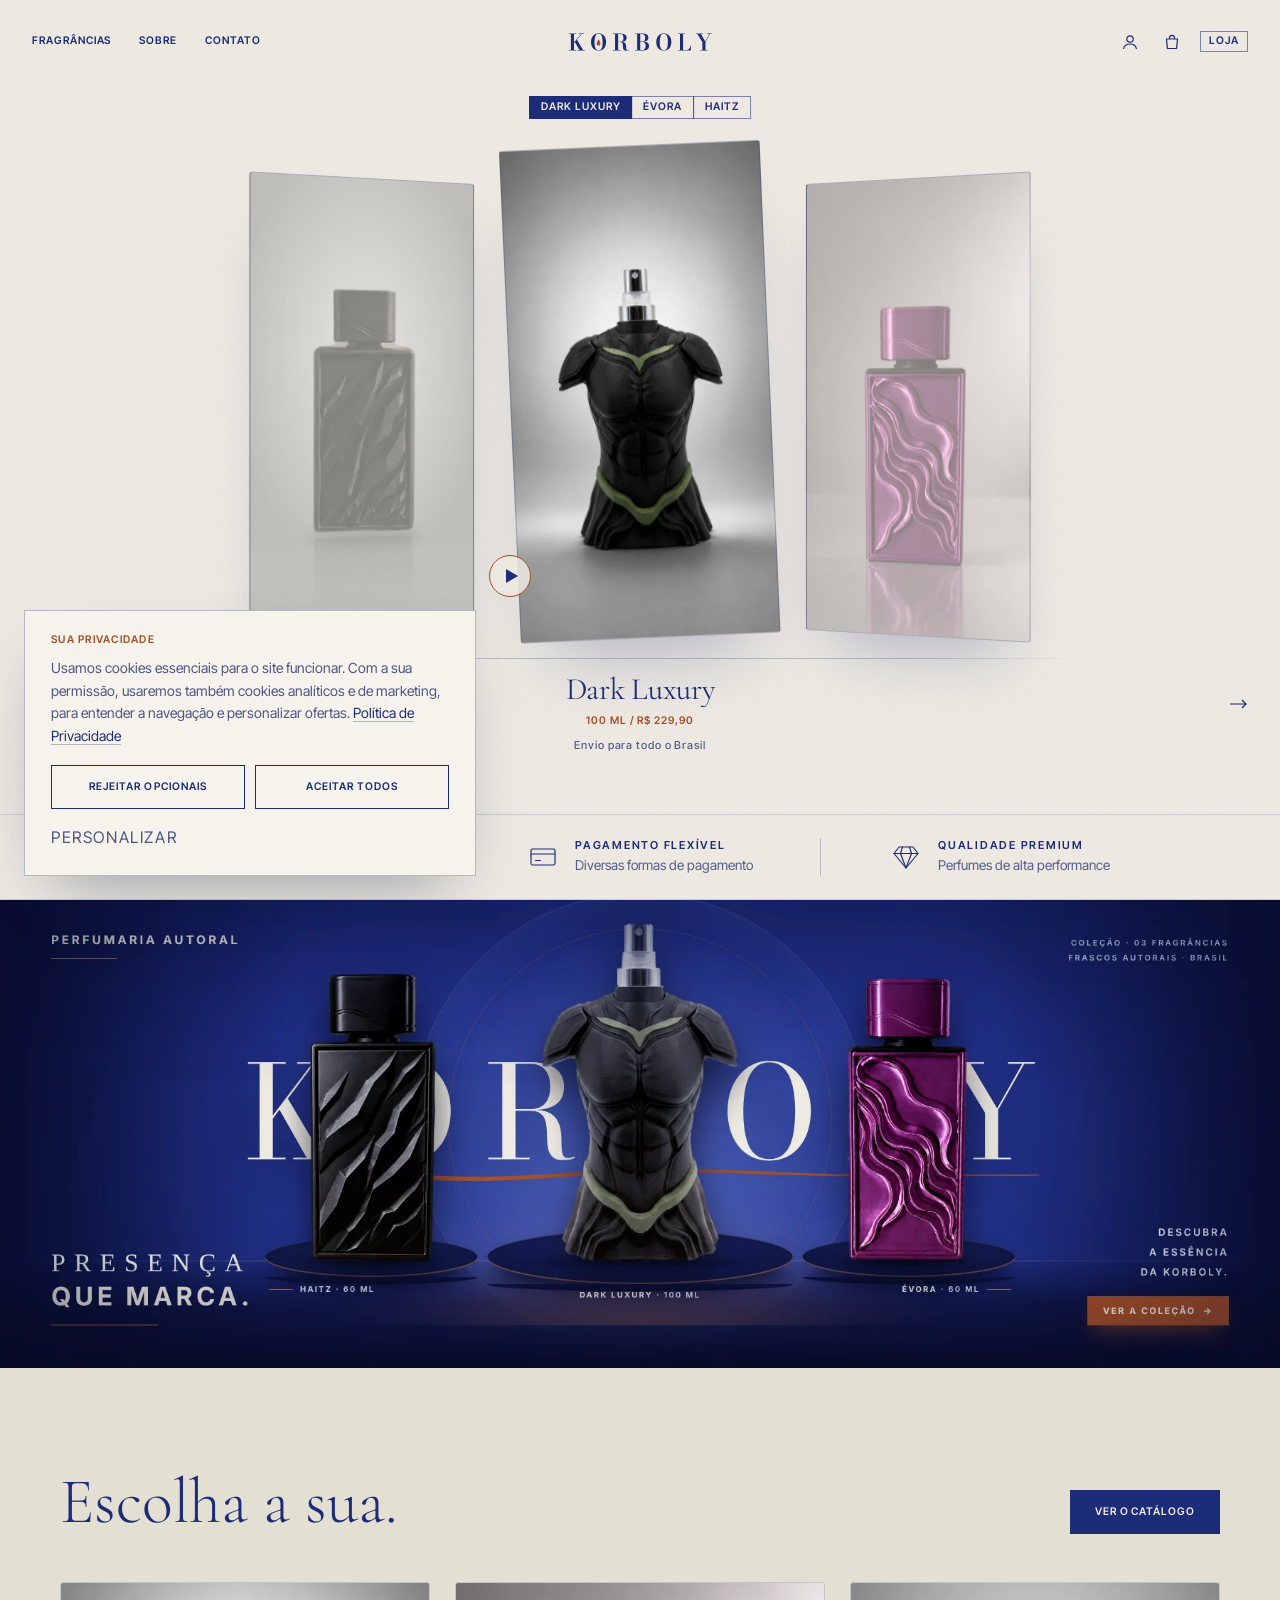
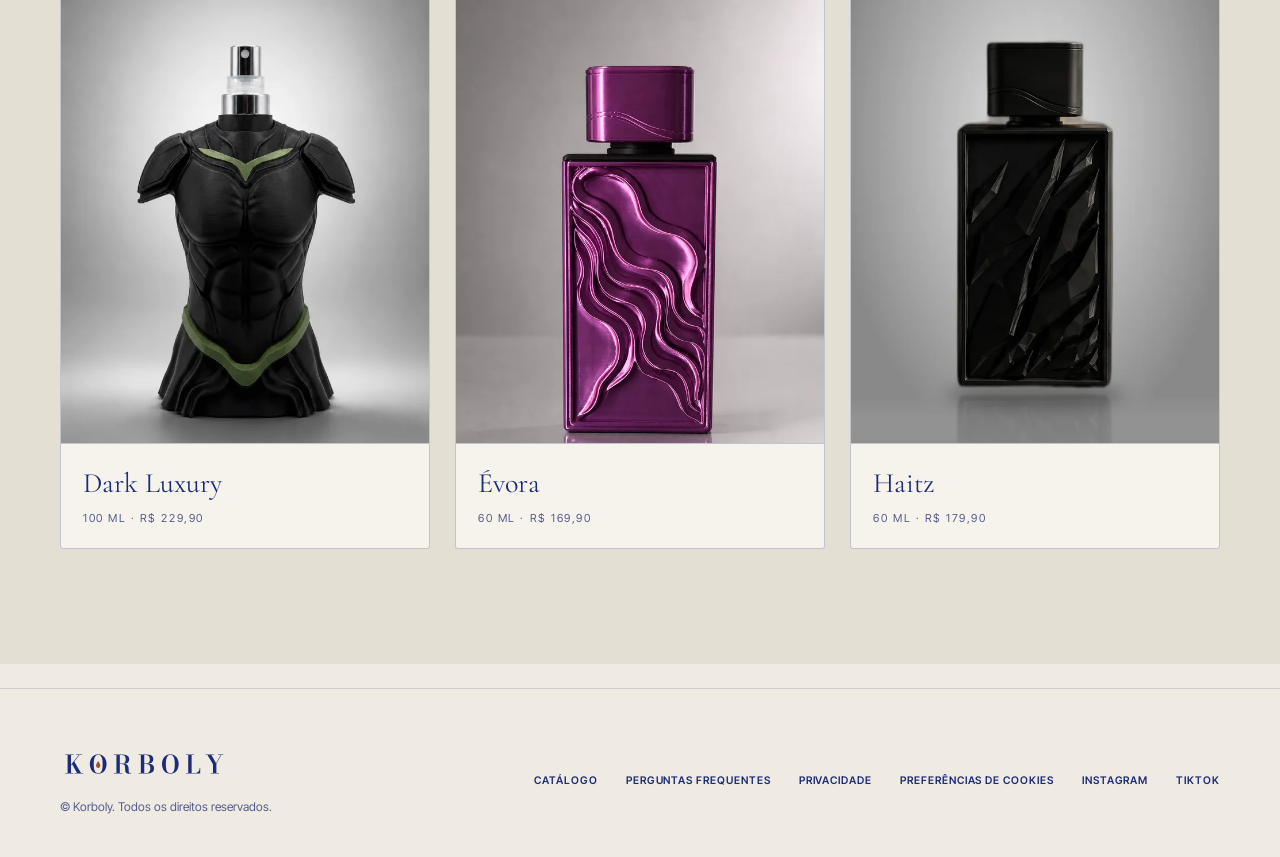
==== commit 2083db51: "atualizacao" ====
--- a/index.html
+++ b/index.html
@@ -8,8 +8,8 @@
 <meta property="og:type" content="website">
 <meta property="og:title" content="Korboly – Perfumaria contemporânea">
 <meta property="og:description" content="Dark Luxury, Évora e Haitz. Envio para todo o Brasil.">
-<meta property="og:image" content="https://legendadosbrazil-sketch.github.io/korboly.github/img/banner.webp">
-<meta property="og:url" content="https://legendadosbrazil-sketch.github.io/korboly.github/">
+<meta property="og:image" content="https://korboly.com.br/img/banner.webp">
+<meta property="og:url" content="https://korboly.com.br/">
 <meta name="twitter:card" content="summary_large_image">
 <link rel="preload" as="image" href="img/dark-luxury.webp">
 <meta name="theme-color" content="#EFEBE3">
@@ -241,7 +241,7 @@
 </ul></div></section>
 
 <main id="mais">
-<section class="pb"><a class="pbl rv" href="#mais" aria-label="Ver a coleção Korboly"><img src="img/banner.webp" width="1800" height="658" alt="Korboly: Dark Luxury, Évora e Haitz" loading="lazy" decoding="async"></a></section>
+<section class="pb"><a class="pbl rv" href="#mais" aria-label="Ver a coleção Korboly"><img src="img/banner.webp?v=20261118" width="1800" height="658" alt="Korboly: Dark Luxury, Évora e Haitz" loading="lazy" decoding="async"></a></section>
 <section class="pr"><div class="w"><div class="prh"><h2 class="rv">Escolha a sua.</h2><a class="cta lbl rv" href="#mais" style="margin:0">Ver o catálogo</a></div><div class="prg"><a class="pc rv" style="transition-delay:0.0s" href="#hero" data-film="0" data-slug="dark-luxury"><div class="pci"><img src="img/dark-luxury.webp" alt="Frasco Dark Luxury" width="640" height="1137" loading="lazy" decoding="async"></div><div class="pct"><h3>Dark Luxury</h3><p>100 ML · R$ 229,90</p></div></a><a class="pc rv" style="transition-delay:0.1s" href="#hero" data-film="1" data-slug="evora"><div class="pci"><img src="img/evora.webp" alt="Frasco Évora" width="640" height="1137" loading="lazy" decoding="async"></div><div class="pct"><h3>Évora</h3><p>60 ML · R$ 169,90</p></div></a><a class="pc rv" style="transition-delay:0.2s" href="#hero" data-film="2" data-slug="haitz"><div class="pci"><img src="img/haitz.webp" alt="Frasco Haitz" width="640" height="1137" loading="lazy" decoding="async"></div><div class="pct"><h3>Haitz</h3><p>60 ML · R$ 179,90</p></div></a></div></div></section>
 </main>
 <footer class="pgf" id="contato"><div class="w">
